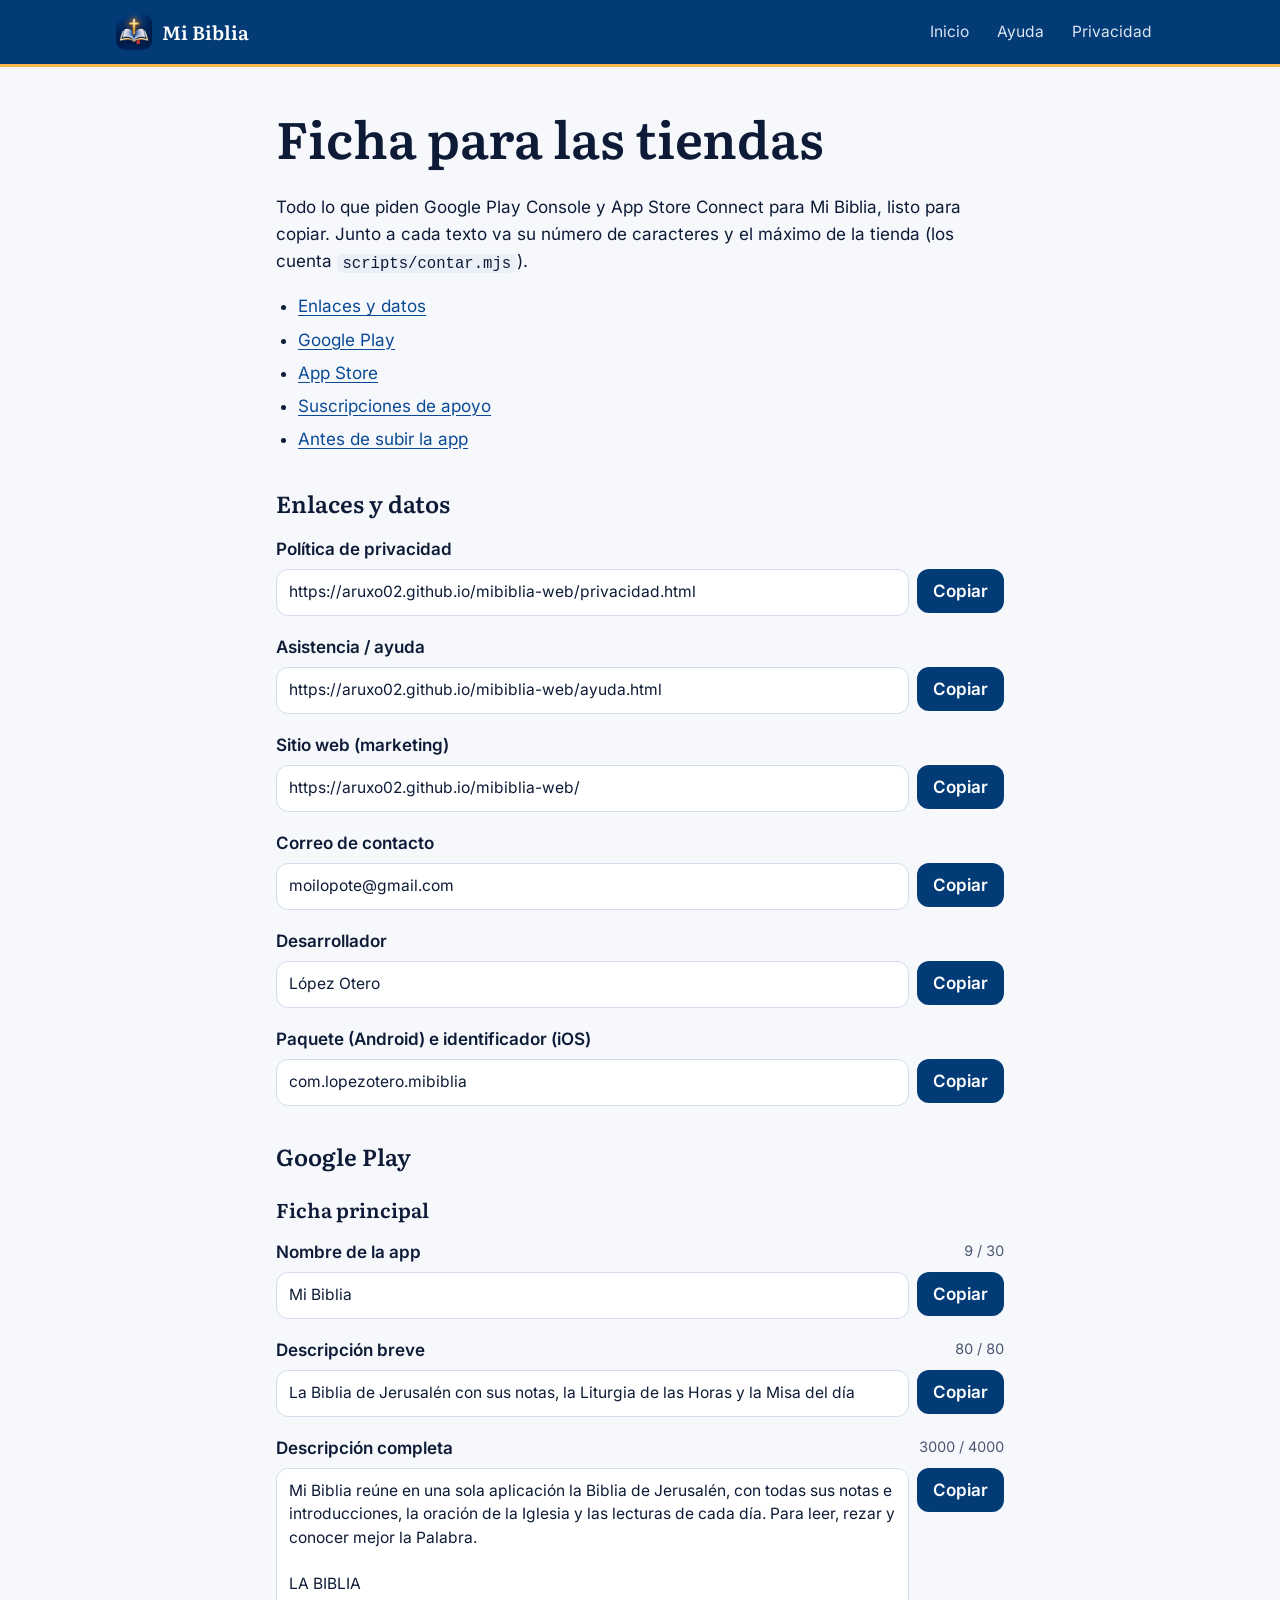
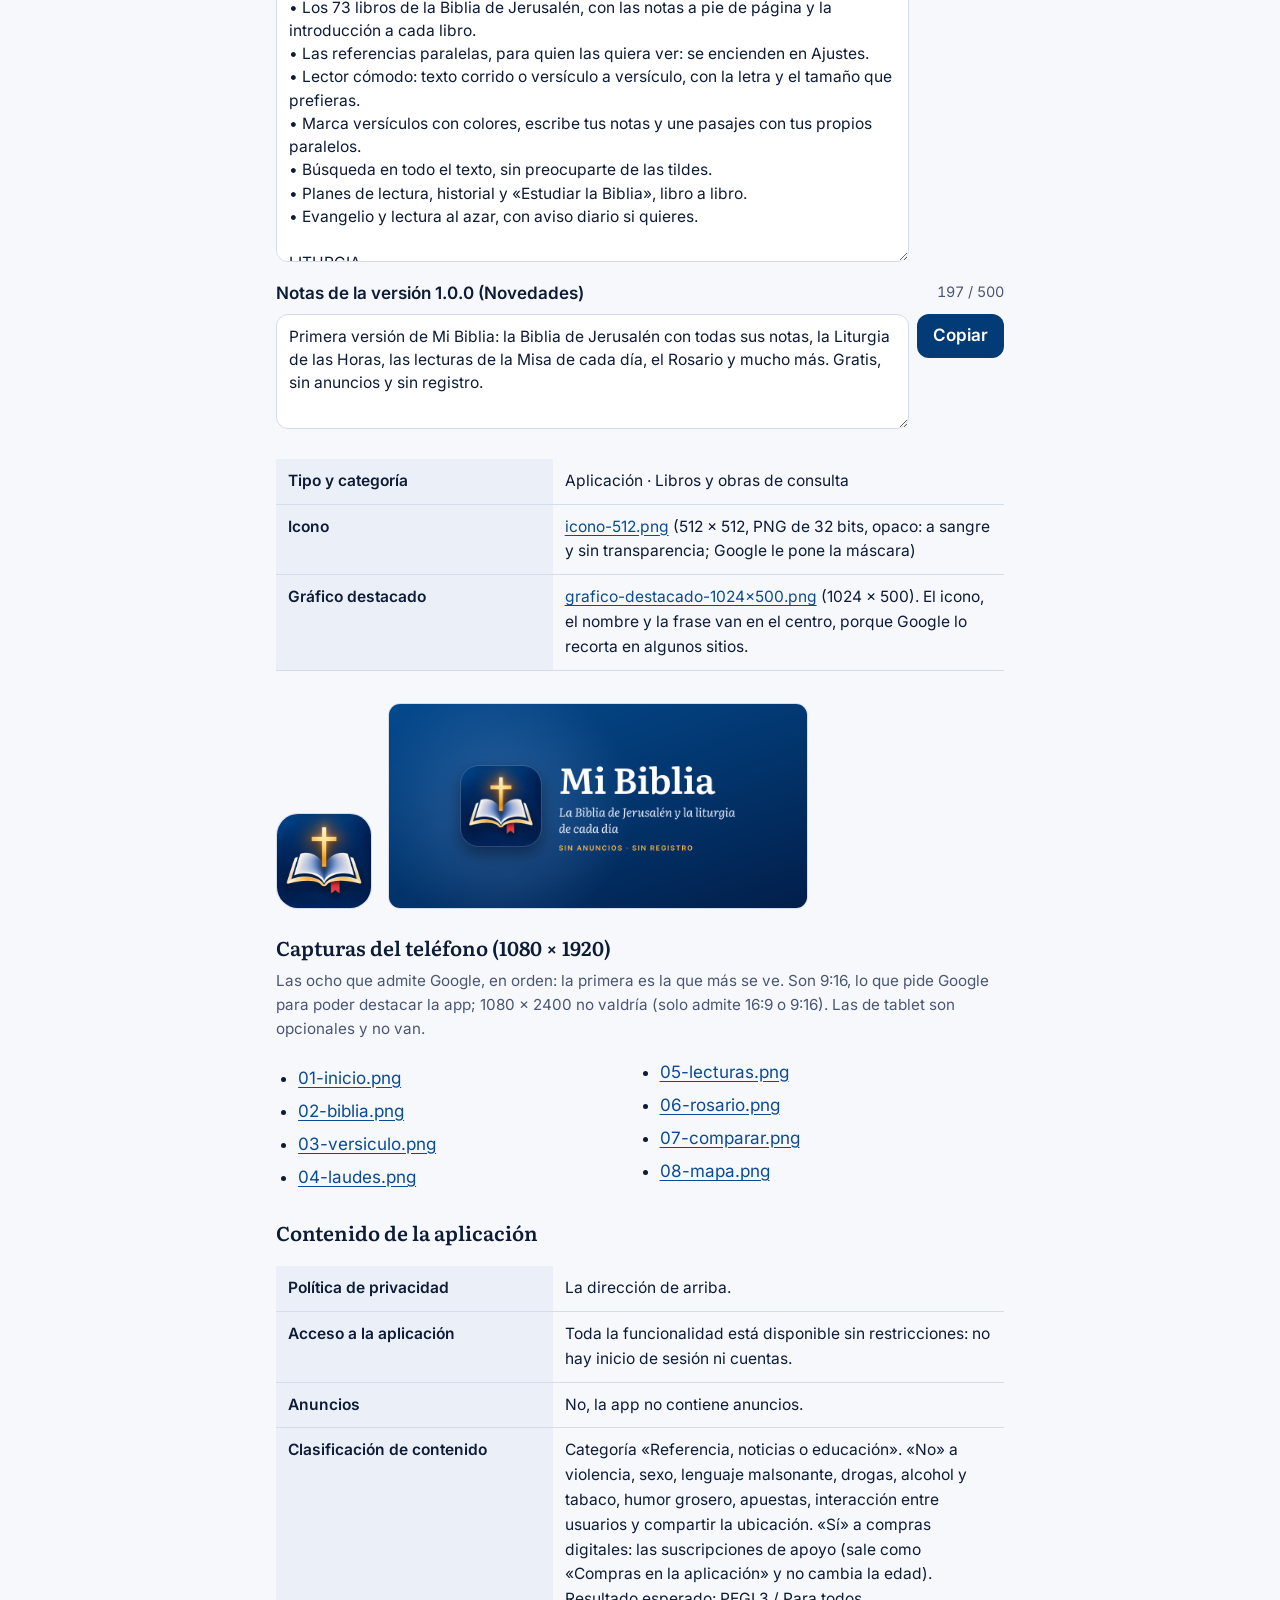
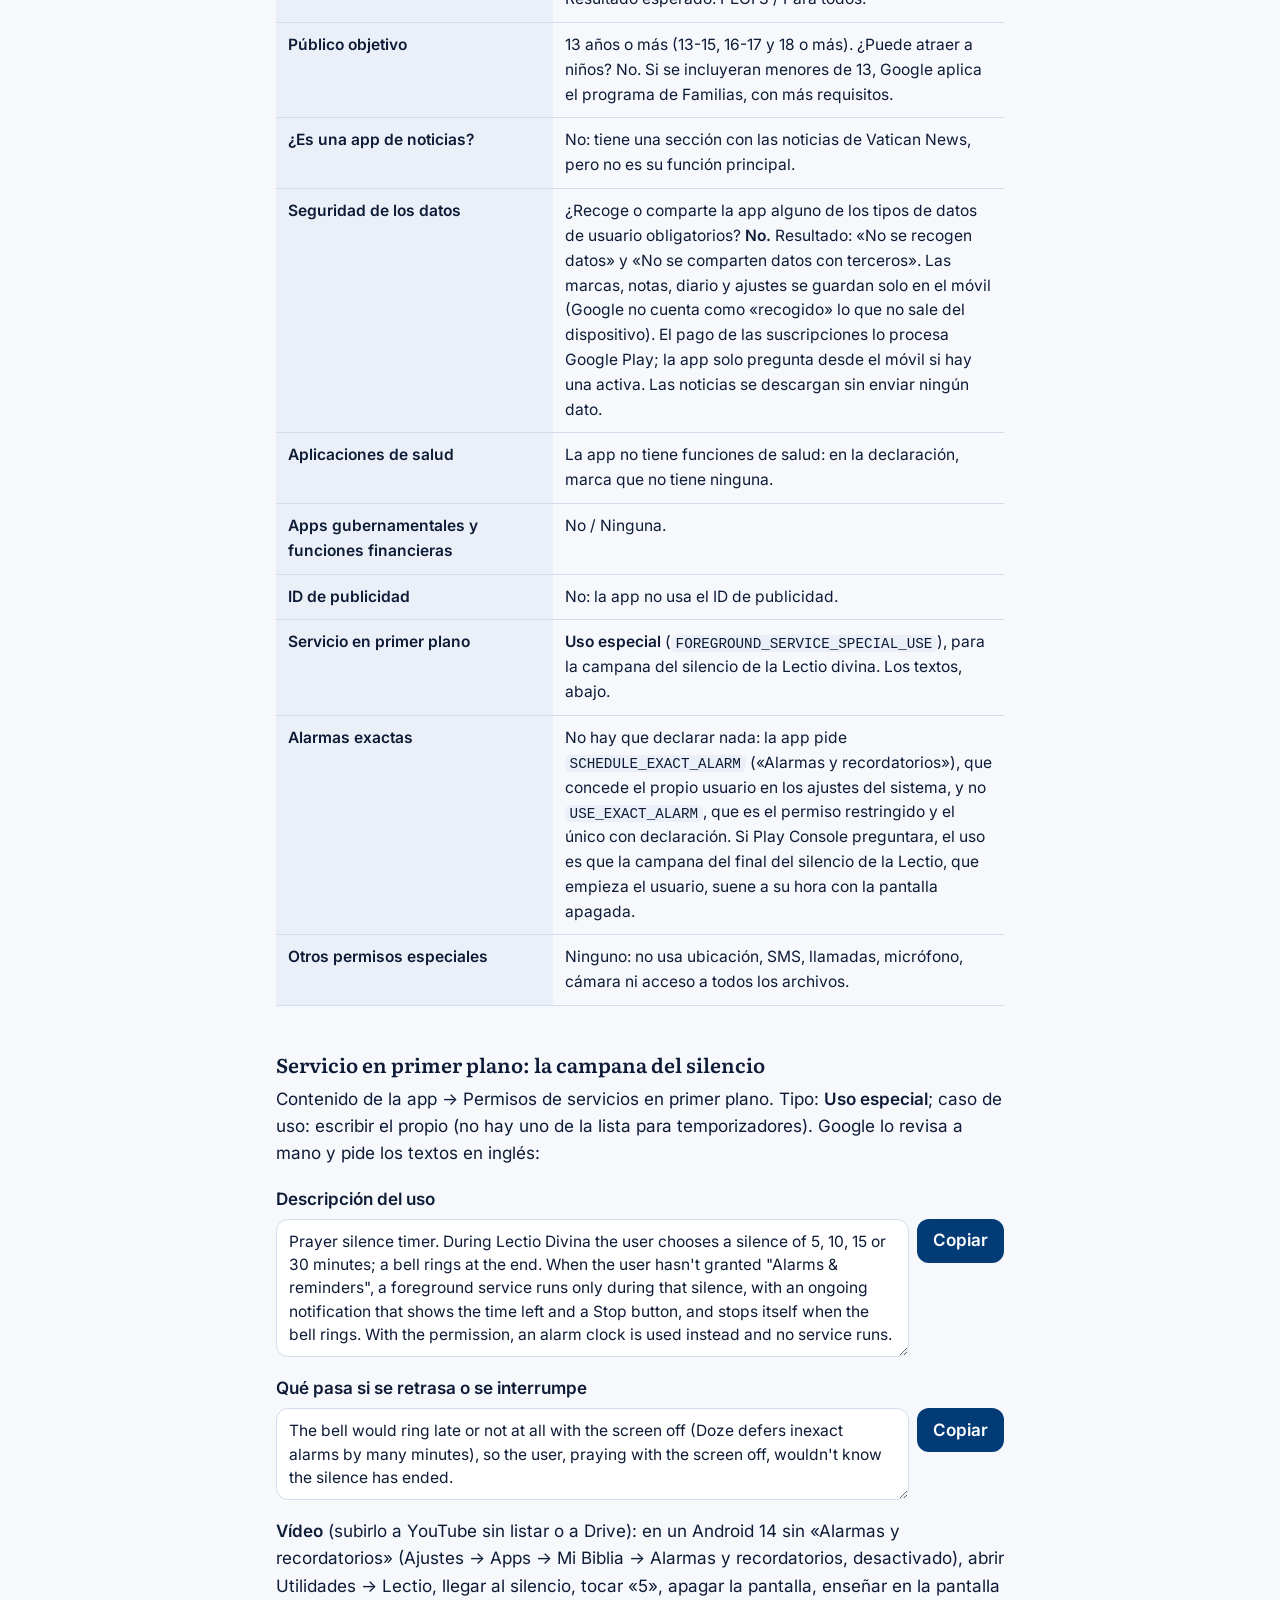
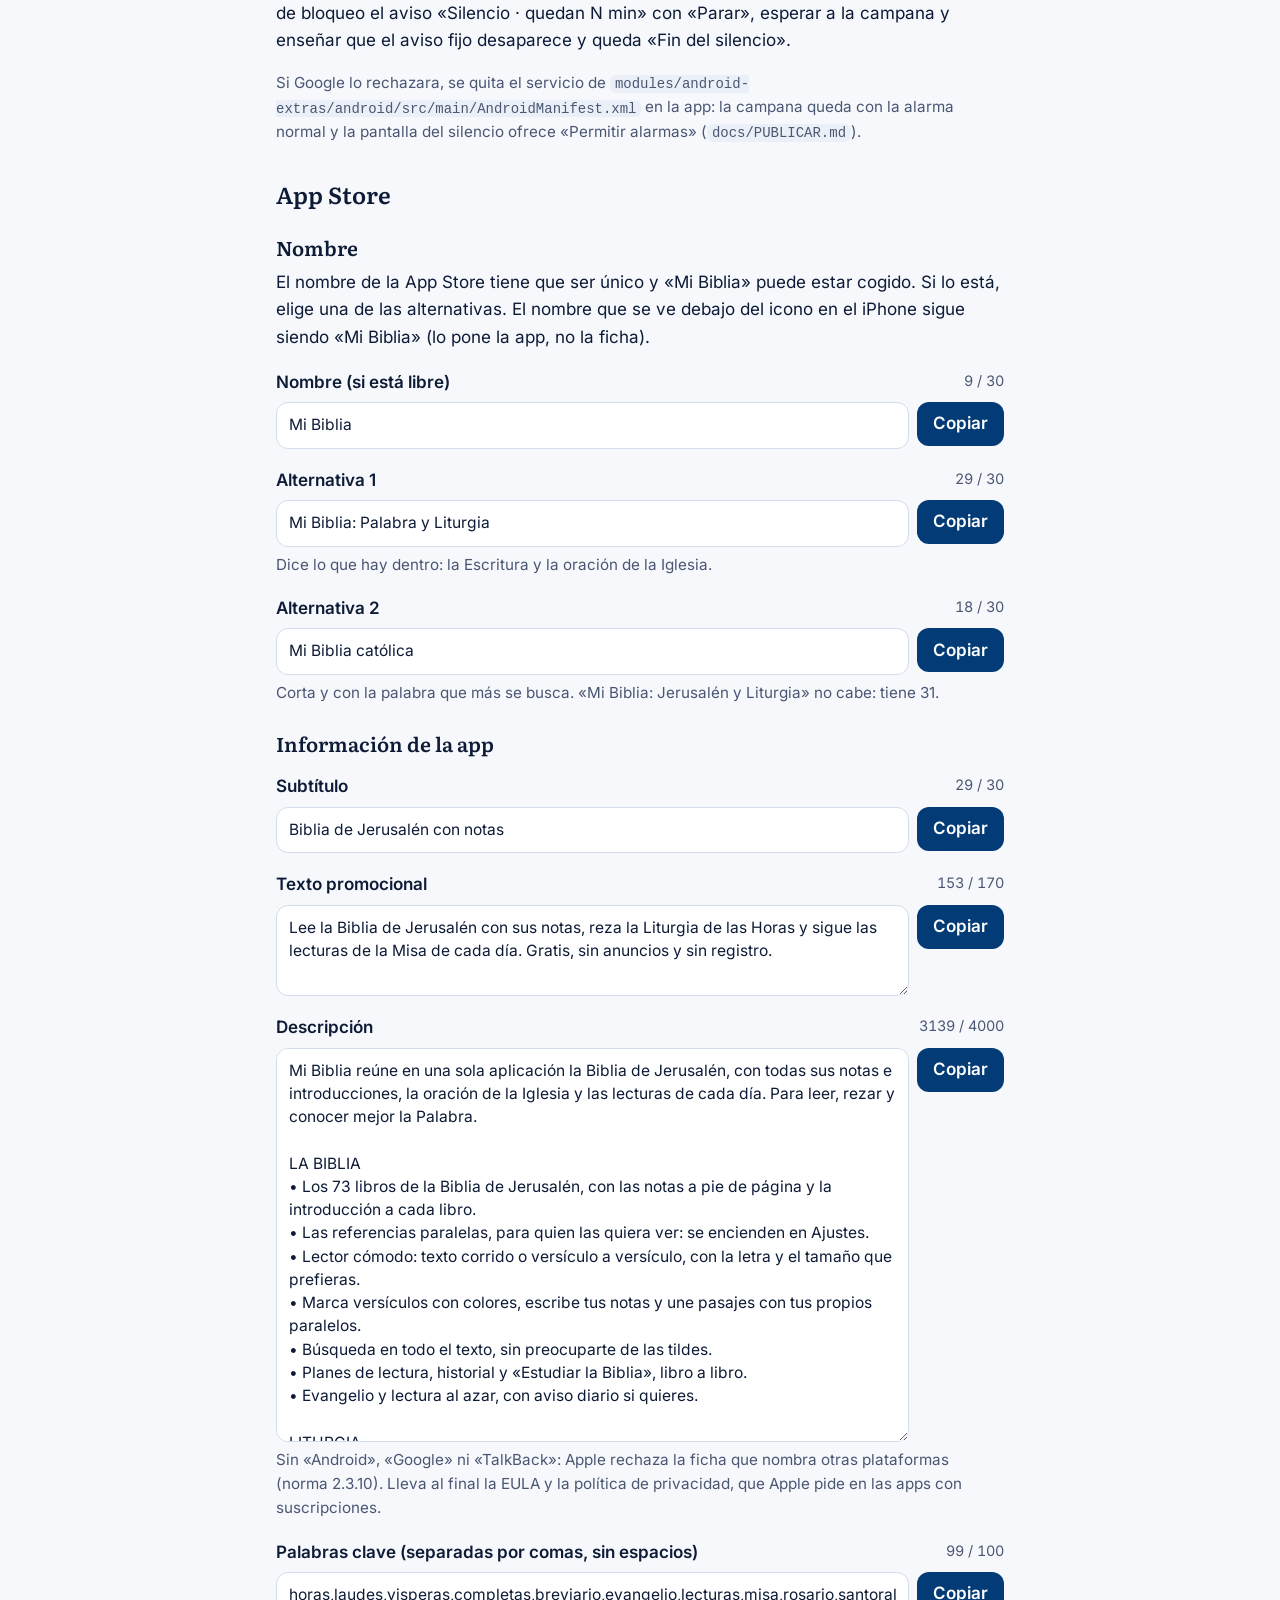
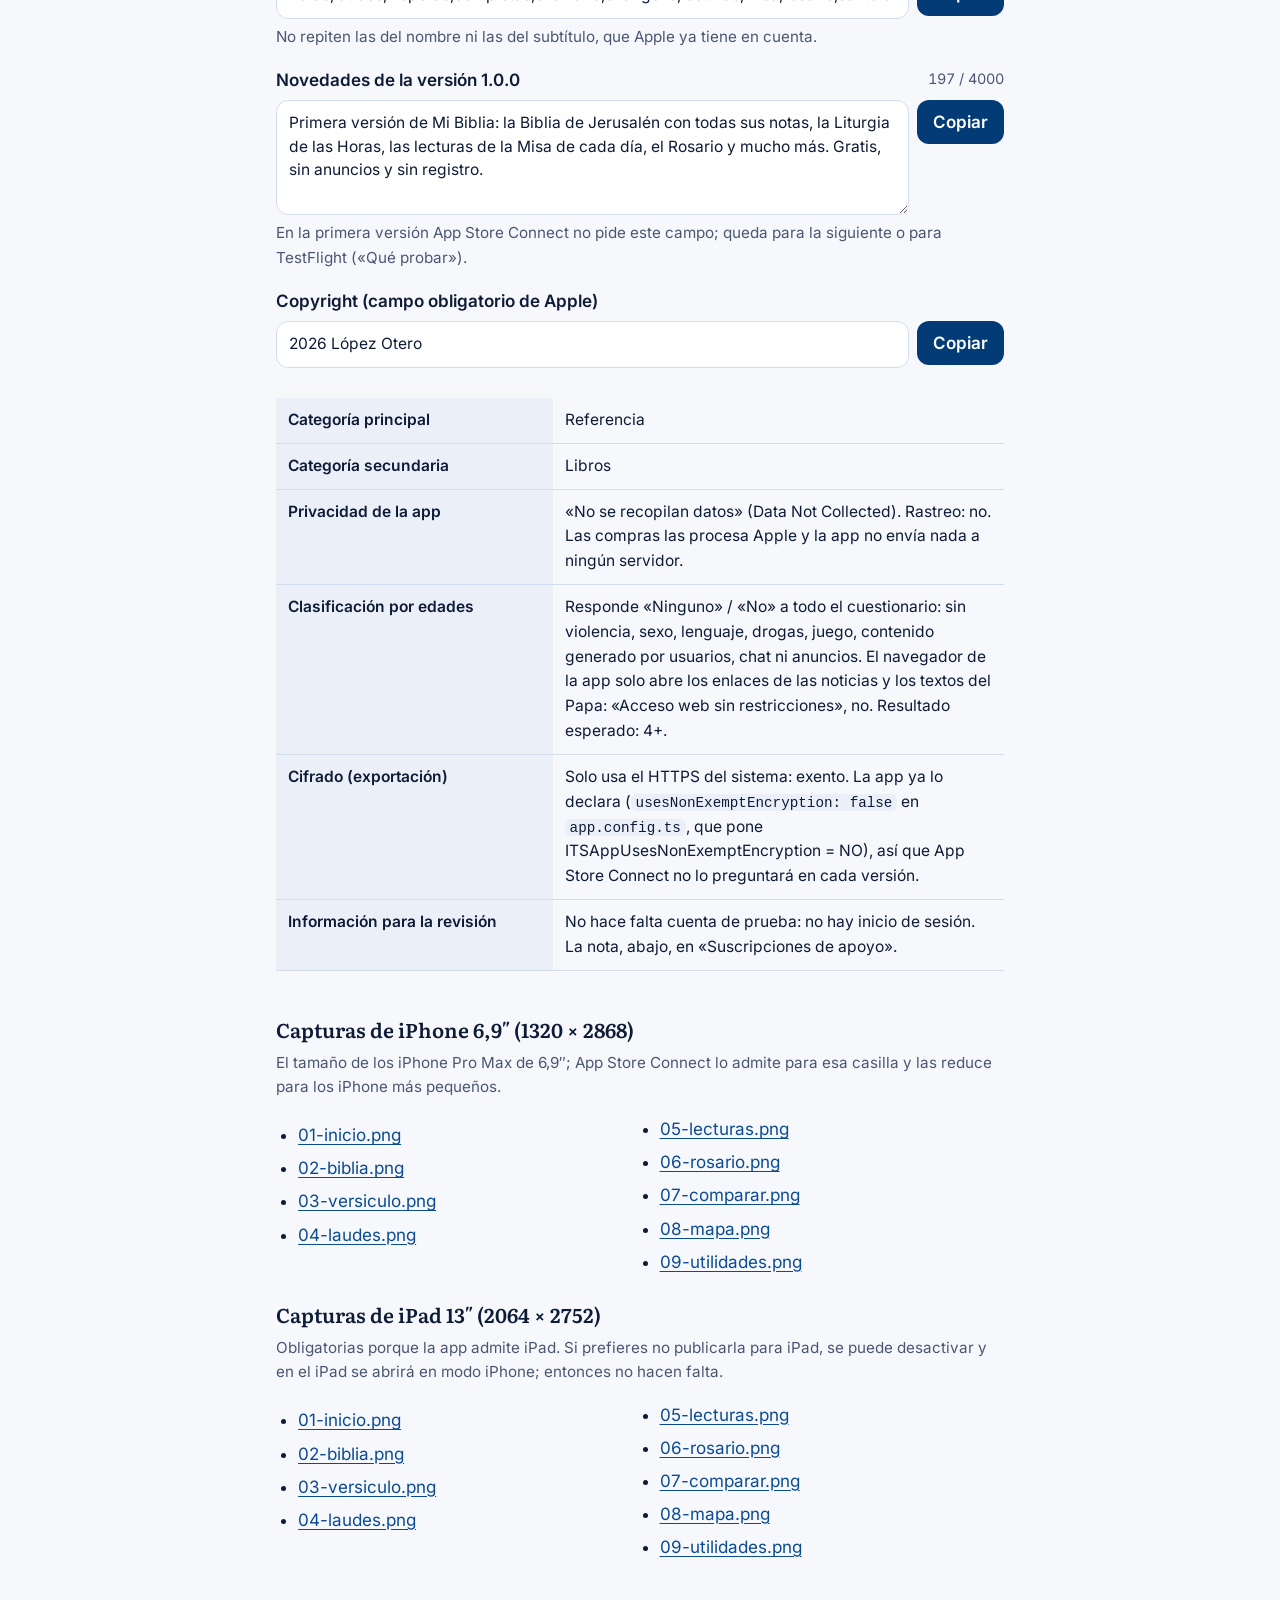
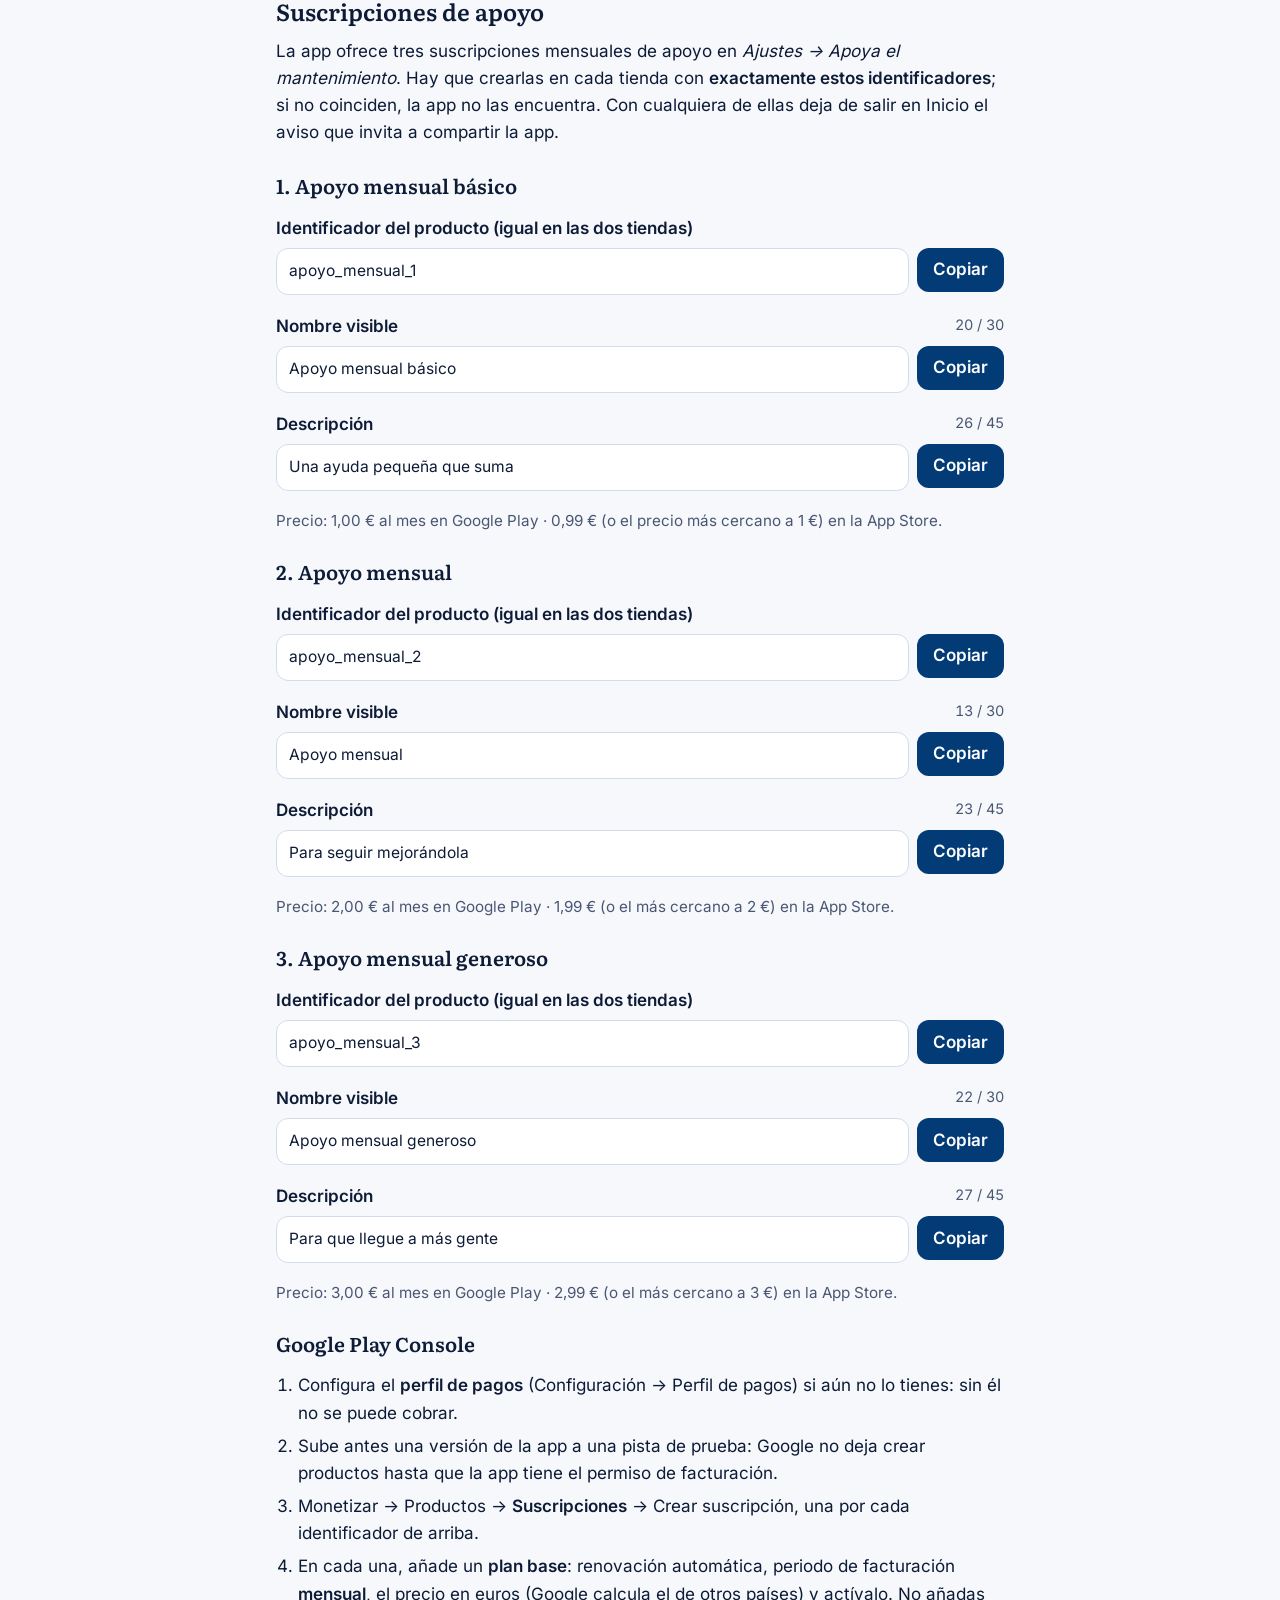
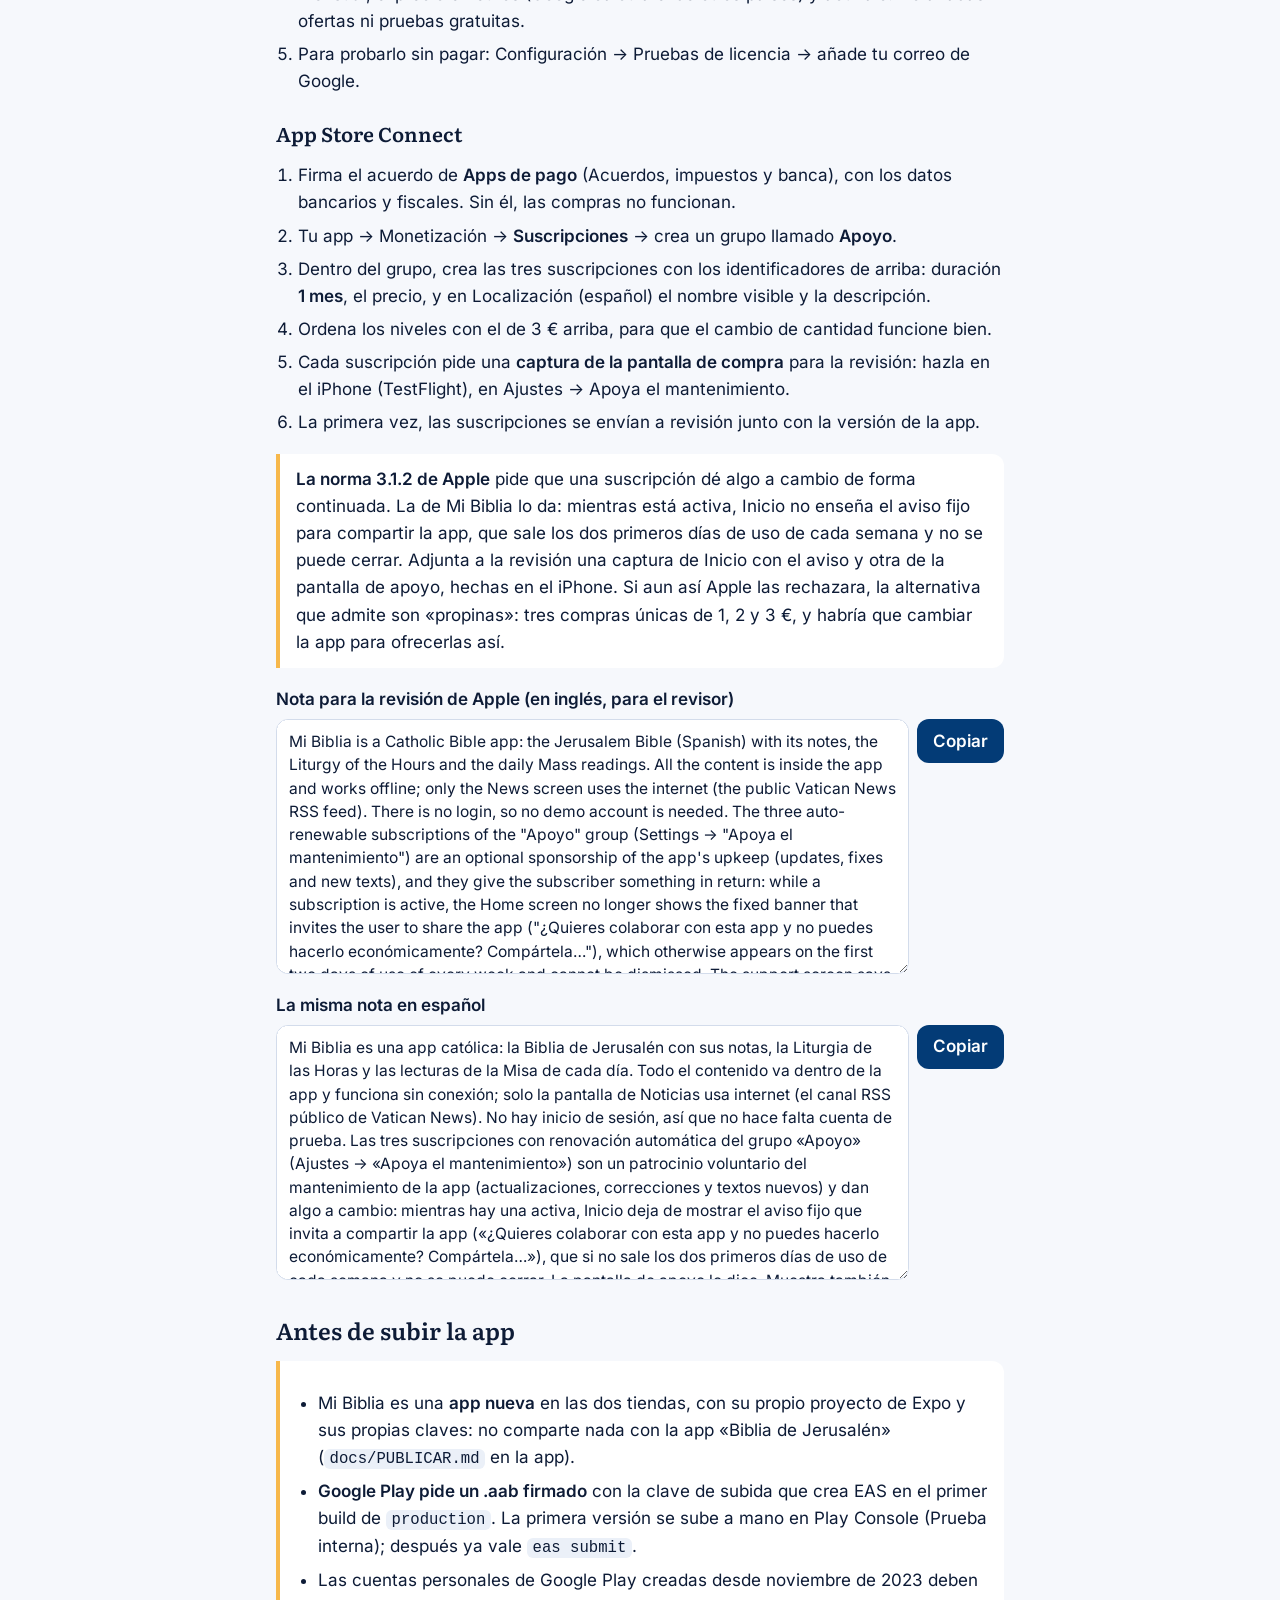
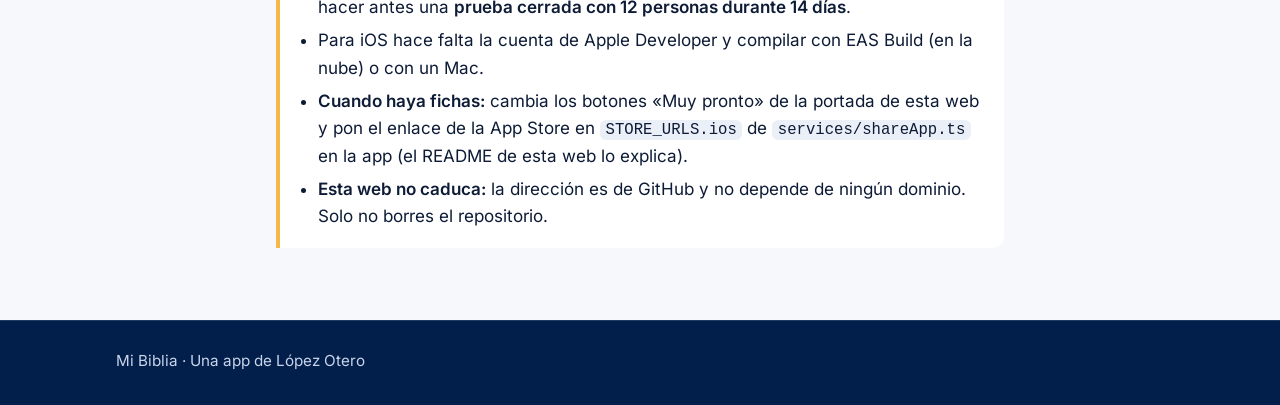
==== tienda/index.html @ e1e5c61d "Fichas de las tiendas: textos, cuestionarios, icono, gráfico y capturas - tienda/index.html: textos " ====
<!doctype html>
<html lang="es">
  <head>
    <meta charset="utf-8" />
    <meta name="viewport" content="width=device-width, initial-scale=1" />
    <title>Ficha para las tiendas — Mi Biblia</title>
    <meta name="robots" content="noindex" />
    <meta name="theme-color" content="#033B76" />
    <link rel="icon" href="../img/icono-32.png" sizes="32x32" type="image/png" />
    <link rel="stylesheet" href="../css/estilo.css" />
    <style>
      .campo { margin: 18px 0; }
      .campo label { font-weight: 600; }
      .cuenta { float: right; color: var(--muted); font-size: .9rem; font-variant-numeric: tabular-nums; }
      .fila-copiar { display: flex; gap: 8px; margin-top: 6px; align-items: flex-start; }
      .fila-copiar input, .fila-copiar textarea { flex: 1; min-width: 0; font: inherit; font-size: .97rem; color: var(--text);
        background: var(--surface); border: 1px solid var(--border); border-radius: 12px; padding: 10px 12px; }
      .fila-copiar textarea { resize: vertical; line-height: 1.5; }
      .copiar { min-height: 44px; padding: 0 16px; border-radius: 12px; border: 0; background: var(--accent);
        color: var(--on-accent); font: inherit; font-weight: 600; cursor: pointer; flex: 0 0 auto; }
      .campo .nota { margin: 6px 0 0; }
      .descargas { columns: 2 220px; padding-left: 1.2em; }
      .nota { color: var(--muted); font-size: .95rem; }
      .tabla th[scope=row] { width: 38%; font-weight: 600; background: var(--surface-alt); }
      .tabla code { overflow-wrap: anywhere; }
      @media (max-width: 560px) {
        /* en el móvil, cada fila en dos líneas: la pregunta encima y la respuesta debajo */
        .tabla th[scope=row], .tabla th[scope=row] + td { display: block; width: auto; }
        .tabla th[scope=row] { border-bottom: 0; padding-bottom: 6px; }
        .tabla th[scope=row] + td { padding-top: 8px; padding-bottom: 14px; }
      }
      .aviso { border-left: 4px solid var(--dorado); background: var(--surface); padding: 12px 16px; border-radius: 0 12px 12px 0; margin: 16px 0; }
      .aviso p:last-child, .aviso ul:last-child { margin-bottom: 0; }
      .vista { display: flex; flex-wrap: wrap; gap: 16px; align-items: flex-end; margin: 12px 0 4px; }
      .vista img { border-radius: 12px; border: 1px solid var(--border); }
      .vista .icono-vista { width: 96px; height: 96px; border-radius: 22px; }
      .vista .grafico-vista { width: min(100%, 420px); }
      #copiado { position: fixed; left: 50%; bottom: 20px; transform: translateX(-50%); background: var(--text); color: var(--bg);
        padding: 10px 18px; border-radius: 999px; opacity: 0; transition: opacity .2s; pointer-events: none; }
      #copiado.visible { opacity: 1; }
    </style>
  </head>
  <body>
    <a class="saltar" href="#contenido">Saltar al contenido</a>
    <header class="cabecera marino">
      <div class="contenedor">
        <a class="marca" href="../"><img src="../img/icono-192.png" alt="" width="36" height="36" />Mi Biblia</a>
        <nav class="menu" aria-label="Principal">
          <a href="../">Inicio</a><a href="../ayuda.html">Ayuda</a><a href="../privacidad.html">Privacidad</a>
        </nav>
      </div>
    </header>
    <main id="contenido" class="pagina">
      <div class="contenedor texto">
        <h1>Ficha para las tiendas</h1>
        <p>Todo lo que piden Google Play Console y App Store Connect para Mi Biblia, listo para copiar. Junto a cada texto va su número de caracteres y el máximo de la tienda (los cuenta <code>scripts/contar.mjs</code>).</p>
        <nav aria-label="En esta página"><ul>
          <li><a href="#enlaces">Enlaces y datos</a></li>
          <li><a href="#google">Google Play</a></li>
          <li><a href="#apple">App Store</a></li>
          <li><a href="#suscripciones">Suscripciones de apoyo</a></li>
          <li><a href="#antes">Antes de subir la app</a></li>
        </ul></nav>

        <h2 id="enlaces">Enlaces y datos</h2>
        <div class="campo">
          <label for="url-privacidad">Política de privacidad</label>
          <div class="fila-copiar"><input id="url-privacidad" type="text" readonly value="https://aruxo02.github.io/mibiblia-web/privacidad.html"><button type="button" class="copiar" data-para="url-privacidad">Copiar</button></div>
        </div>
        <div class="campo">
          <label for="url-ayuda">Asistencia / ayuda</label>
          <div class="fila-copiar"><input id="url-ayuda" type="text" readonly value="https://aruxo02.github.io/mibiblia-web/ayuda.html"><button type="button" class="copiar" data-para="url-ayuda">Copiar</button></div>
        </div>
        <div class="campo">
          <label for="url-web">Sitio web (marketing)</label>
          <div class="fila-copiar"><input id="url-web" type="text" readonly value="https://aruxo02.github.io/mibiblia-web/"><button type="button" class="copiar" data-para="url-web">Copiar</button></div>
        </div>
        <div class="campo">
          <label for="correo">Correo de contacto</label>
          <div class="fila-copiar"><input id="correo" type="text" readonly value="moilopote@gmail.com"><button type="button" class="copiar" data-para="correo">Copiar</button></div>
        </div>
        <div class="campo">
          <label for="desarrollador">Desarrollador</label>
          <div class="fila-copiar"><input id="desarrollador" type="text" readonly value="López Otero"><button type="button" class="copiar" data-para="desarrollador">Copiar</button></div>
        </div>
        <div class="campo">
          <label for="paquete">Paquete (Android) e identificador (iOS)</label>
          <div class="fila-copiar"><input id="paquete" type="text" readonly value="com.lopezotero.mibiblia"><button type="button" class="copiar" data-para="paquete">Copiar</button></div>
        </div>

        <h2 id="google">Google Play</h2>
        <h3>Ficha principal</h3>
        <div class="campo" data-limite="30">
          <label for="gp-nombre">Nombre de la app</label><span class="cuenta">9 / 30</span>
          <div class="fila-copiar"><input id="gp-nombre" type="text" readonly value="Mi Biblia"><button type="button" class="copiar" data-para="gp-nombre">Copiar</button></div>
        </div>
        <div class="campo" data-limite="80">
          <label for="gp-breve">Descripción breve</label><span class="cuenta">80 / 80</span>
          <div class="fila-copiar"><input id="gp-breve" type="text" readonly value="La Biblia de Jerusalén con sus notas, la Liturgia de las Horas y la Misa del día"><button type="button" class="copiar" data-para="gp-breve">Copiar</button></div>
        </div>
        <div class="campo" data-limite="4000">
          <label for="gp-larga">Descripción completa</label><span class="cuenta">3000 / 4000</span>
          <div class="fila-copiar"><textarea id="gp-larga" readonly rows="16">Mi Biblia reúne en una sola aplicación la Biblia de Jerusalén, con todas sus notas e introducciones, la oración de la Iglesia y las lecturas de cada día. Para leer, rezar y conocer mejor la Palabra.

LA BIBLIA
• Los 73 libros de la Biblia de Jerusalén, con las notas a pie de página y la introducción a cada libro.
• Las referencias paralelas, para quien las quiera ver: se encienden en Ajustes.
• Lector cómodo: texto corrido o versículo a versículo, con la letra y el tamaño que prefieras.
• Marca versículos con colores, escribe tus notas y une pasajes con tus propios paralelos.
• Búsqueda en todo el texto, sin preocuparte de las tildes.
• Planes de lectura, historial y «Estudiar la Biblia», libro a libro.
• Evangelio y lectura al azar, con aviso diario si quieres.

LITURGIA
• Liturgia de las Horas completa: Oficio de lectura, Laudes, Hora intermedia, Vísperas y Completas, según el calendario de tu país.
• Lecturas de la Misa de cada día, con el salmo y el Evangelio.
• Si quieres, el latín junto al español en los salmos, los cánticos y las oraciones fijas.
• Calendario litúrgico, año litúrgico, santoral y santos patronos.
• Vigilias de Pascua, Pentecostés y Navidad, por partes.
• Preparar Eucaristía: las lecturas del día, quién las lee y una nota.
• ¿Cuándo se lee en Misa? Escribe una cita y mira los próximos días en que se proclama.

ORACIÓN
• Santo Rosario guiado, con los misterios del día.
• Devocionario por categorías, Vía Crucis, novenas, Ángelus / Regina Coeli y examen de conciencia.
• Lectio divina con el Evangelio del día, paso a paso, con una campana para el silencio.
• Oración por los difuntos, con aviso en su aniversario.
• Recuerda el santo: apunta nombres y la app te avisa el día de su santo.
• Una oración para cada día.

ESTUDIO
• Escrutar la Palabra: recorre la Escritura de cita en cita y guarda tu registro.
• Vocabulario de Teología Bíblica.
• Compara evangelios: la misma escena en dos evangelios a la vez, en pantalla dividida, y la sinopsis de los evangelios en columnas.
• Mapas, cronología, árbol de dinastías, calendario judío y pesos y medidas.
• Personajes de la Biblia y el juego «¿Quién es quién?».
• Diario espiritual con tus resonancias.

Y ADEMÁS
• Escucha la Biblia y la liturgia en voz alta.
• Widget con el versículo del día.
• Noticias de Vatican News.
• Pantalla de inicio a tu gusto y siete estilos de color, con modo oscuro.

PARA TODOS
• Pensada para TalkBack: con el lector de pantalla, la Biblia se lee versículo a versículo, con acciones para marcar, ver las notas o escuchar.
• Alto contraste, letra grande, una letra para dislexia y opción de quitar las animaciones.

TUYA
• Gratis, sin anuncios, sin registro y sin recoger ningún dato. Todo se guarda en tu móvil.
• Si te ayuda, puedes apoyar su mantenimiento con una suscripción opcional de 1, 2 o 3 € al mes. Quien apoya deja de ver el aviso que invita a compartir la app; todo lo demás es igual para todos.
• Funciona sin conexión; internet solo hace falta para las noticias.</textarea><button type="button" class="copiar" data-para="gp-larga">Copiar</button></div>
        </div>
        <div class="campo" data-limite="500">
          <label for="gp-novedades">Notas de la versión 1.0.0 (Novedades)</label><span class="cuenta">197 / 500</span>
          <div class="fila-copiar"><textarea id="gp-novedades" readonly rows="4">Primera versión de Mi Biblia: la Biblia de Jerusalén con todas sus notas, la Liturgia de las Horas, las lecturas de la Misa de cada día, el Rosario y mucho más. Gratis, sin anuncios y sin registro.</textarea><button type="button" class="copiar" data-para="gp-novedades">Copiar</button></div>
        </div>
        <div class="envoltura-tabla" tabindex="0" role="region" aria-label="Google Play: categoría e imágenes"><table class="tabla"><tbody><tr><th scope="row">Tipo y categoría</th><td>Aplicación · Libros y obras de consulta</td></tr><tr><th scope="row">Icono</th><td><a href="google-play/icono-512.png" download>icono-512.png</a> (512 × 512, PNG de 32 bits, opaco: a sangre y sin transparencia; Google le pone la máscara)</td></tr><tr><th scope="row">Gráfico destacado</th><td><a href="google-play/grafico-destacado-1024x500.png" download>grafico-destacado-1024x500.png</a> (1024 × 500). El icono, el nombre y la frase van en el centro, porque Google lo recorta en algunos sitios.</td></tr></tbody></table></div>
        <div class="vista">
          <img class="icono-vista" src="google-play/icono-512.png" width="96" height="96" alt="Icono de Mi Biblia: una Biblia abierta con cantos dorados, una cruz dorada luminosa y la cinta roja, sobre azul marino." loading="lazy" />
          <img class="grafico-vista" src="google-play/grafico-destacado-1024x500.png" width="1024" height="500" alt="Gráfico destacado: el icono, «Mi Biblia», «La Biblia de Jerusalén y la liturgia de cada día» y «Sin anuncios · Sin registro», sobre azul marino." loading="lazy" />
        </div>
        <h3>Capturas del teléfono (1080 × 1920)</h3><p class="nota">Las ocho que admite Google, en orden: la primera es la que más se ve. Son 9:16, lo que pide Google para poder destacar la app; 1080 × 2400 no valdría (solo admite 16:9 o 9:16). Las de tablet son opcionales y no van.</p><ul class="descargas"><li><a href="google-play/capturas/01-inicio.png" download>01-inicio.png</a></li><li><a href="google-play/capturas/02-biblia.png" download>02-biblia.png</a></li><li><a href="google-play/capturas/03-versiculo.png" download>03-versiculo.png</a></li><li><a href="google-play/capturas/04-laudes.png" download>04-laudes.png</a></li><li><a href="google-play/capturas/05-lecturas.png" download>05-lecturas.png</a></li><li><a href="google-play/capturas/06-rosario.png" download>06-rosario.png</a></li><li><a href="google-play/capturas/07-comparar.png" download>07-comparar.png</a></li><li><a href="google-play/capturas/08-mapa.png" download>08-mapa.png</a></li></ul>

        <h3>Contenido de la aplicación</h3>
        <div class="envoltura-tabla" tabindex="0" role="region" aria-label="Google Play: contenido de la aplicación"><table class="tabla"><tbody><tr><th scope="row">Política de privacidad</th><td>La dirección de arriba.</td></tr><tr><th scope="row">Acceso a la aplicación</th><td>Toda la funcionalidad está disponible sin restricciones: no hay inicio de sesión ni cuentas.</td></tr><tr><th scope="row">Anuncios</th><td>No, la app no contiene anuncios.</td></tr><tr><th scope="row">Clasificación de contenido</th><td>Categoría «Referencia, noticias o educación». «No» a violencia, sexo, lenguaje malsonante, drogas, alcohol y tabaco, humor grosero, apuestas, interacción entre usuarios y compartir la ubicación. «Sí» a compras digitales: las suscripciones de apoyo (sale como «Compras en la aplicación» y no cambia la edad). Resultado esperado: PEGI 3 / Para todos.</td></tr><tr><th scope="row">Público objetivo</th><td>13 años o más (13-15, 16-17 y 18 o más). ¿Puede atraer a niños? No. Si se incluyeran menores de 13, Google aplica el programa de Familias, con más requisitos.</td></tr><tr><th scope="row">¿Es una app de noticias?</th><td>No: tiene una sección con las noticias de Vatican News, pero no es su función principal.</td></tr><tr><th scope="row">Seguridad de los datos</th><td>¿Recoge o comparte la app alguno de los tipos de datos de usuario obligatorios? <strong>No.</strong> Resultado: «No se recogen datos» y «No se comparten datos con terceros». Las marcas, notas, diario y ajustes se guardan solo en el móvil (Google no cuenta como «recogido» lo que no sale del dispositivo). El pago de las suscripciones lo procesa Google Play; la app solo pregunta desde el móvil si hay una activa. Las noticias se descargan sin enviar ningún dato.</td></tr><tr><th scope="row">Aplicaciones de salud</th><td>La app no tiene funciones de salud: en la declaración, marca que no tiene ninguna.</td></tr><tr><th scope="row">Apps gubernamentales y funciones financieras</th><td>No / Ninguna.</td></tr><tr><th scope="row">ID de publicidad</th><td>No: la app no usa el ID de publicidad.</td></tr><tr><th scope="row">Servicio en primer plano</th><td><strong>Uso especial</strong> (<code>FOREGROUND_SERVICE_SPECIAL_USE</code>), para la campana del silencio de la Lectio divina. Los textos, abajo.</td></tr><tr><th scope="row">Alarmas exactas</th><td>No hay que declarar nada: la app pide <code>SCHEDULE_EXACT_ALARM</code> («Alarmas y recordatorios»), que concede el propio usuario en los ajustes del sistema, y no <code>USE_EXACT_ALARM</code>, que es el permiso restringido y el único con declaración. Si Play Console preguntara, el uso es que la campana del final del silencio de la Lectio, que empieza el usuario, suene a su hora con la pantalla apagada.</td></tr><tr><th scope="row">Otros permisos especiales</th><td>Ninguno: no usa ubicación, SMS, llamadas, micrófono, cámara ni acceso a todos los archivos.</td></tr></tbody></table></div>

        <h3 id="servicio">Servicio en primer plano: la campana del silencio</h3>
        <p>Contenido de la app → Permisos de servicios en primer plano. Tipo: <strong>Uso especial</strong>; caso de uso: escribir el propio (no hay uno de la lista para temporizadores). Google lo revisa a mano y pide los textos en inglés:</p>
        <div class="campo">
          <label for="fgs-desc">Descripción del uso</label>
          <div class="fila-copiar"><textarea id="fgs-desc" readonly rows="5">Prayer silence timer. During Lectio Divina the user chooses a silence of 5, 10, 15 or 30 minutes; a bell rings at the end. When the user hasn't granted "Alarms &amp; reminders", a foreground service runs only during that silence, with an ongoing notification that shows the time left and a Stop button, and stops itself when the bell rings. With the permission, an alarm clock is used instead and no service runs.</textarea><button type="button" class="copiar" data-para="fgs-desc">Copiar</button></div>
        </div>
        <div class="campo">
          <label for="fgs-impacto">Qué pasa si se retrasa o se interrumpe</label>
          <div class="fila-copiar"><textarea id="fgs-impacto" readonly rows="3">The bell would ring late or not at all with the screen off (Doze defers inexact alarms by many minutes), so the user, praying with the screen off, wouldn't know the silence has ended.</textarea><button type="button" class="copiar" data-para="fgs-impacto">Copiar</button></div>
        </div>
        <p><strong>Vídeo</strong> (subirlo a YouTube sin listar o a Drive): en un Android 14 sin «Alarmas y recordatorios» (Ajustes → Apps → Mi Biblia → Alarmas y recordatorios, desactivado), abrir Utilidades → Lectio, llegar al silencio, tocar «5», apagar la pantalla, enseñar en la pantalla de bloqueo el aviso «Silencio · quedan N min» con «Parar», esperar a la campana y enseñar que el aviso fijo desaparece y queda «Fin del silencio».</p>
        <p class="nota">Si Google lo rechazara, se quita el servicio de <code>modules/android-extras/android/src/main/AndroidManifest.xml</code> en la app: la campana queda con la alarma normal y la pantalla del silencio ofrece «Permitir alarmas» (<code>docs/PUBLICAR.md</code>).</p>

        <h2 id="apple">App Store</h2>
        <h3>Nombre</h3>
        <p>El nombre de la App Store tiene que ser único y «Mi Biblia» puede estar cogido. Si lo está, elige una de las alternativas. El nombre que se ve debajo del icono en el iPhone sigue siendo «Mi Biblia» (lo pone la app, no la ficha).</p>
        <div class="campo" data-limite="30">
          <label for="as-nombre">Nombre (si está libre)</label><span class="cuenta">9 / 30</span>
          <div class="fila-copiar"><input id="as-nombre" type="text" readonly value="Mi Biblia"><button type="button" class="copiar" data-para="as-nombre">Copiar</button></div>
        </div>
        <div class="campo" data-limite="30">
          <label for="as-nombre-1">Alternativa 1</label><span class="cuenta">29 / 30</span>
          <div class="fila-copiar"><input id="as-nombre-1" type="text" readonly value="Mi Biblia: Palabra y Liturgia"><button type="button" class="copiar" data-para="as-nombre-1">Copiar</button></div>
          <p class="nota">Dice lo que hay dentro: la Escritura y la oración de la Iglesia.</p>
        </div>
        <div class="campo" data-limite="30">
          <label for="as-nombre-2">Alternativa 2</label><span class="cuenta">18 / 30</span>
          <div class="fila-copiar"><input id="as-nombre-2" type="text" readonly value="Mi Biblia católica"><button type="button" class="copiar" data-para="as-nombre-2">Copiar</button></div>
          <p class="nota">Corta y con la palabra que más se busca. «Mi Biblia: Jerusalén y Liturgia» no cabe: tiene 31.</p>
        </div>
        <h3>Información de la app</h3>
        <div class="campo" data-limite="30">
          <label for="as-subtitulo">Subtítulo</label><span class="cuenta">29 / 30</span>
          <div class="fila-copiar"><input id="as-subtitulo" type="text" readonly value="Biblia de Jerusalén con notas"><button type="button" class="copiar" data-para="as-subtitulo">Copiar</button></div>
        </div>
        <div class="campo" data-limite="170">
          <label for="as-promo">Texto promocional</label><span class="cuenta">153 / 170</span>
          <div class="fila-copiar"><textarea id="as-promo" readonly rows="3">Lee la Biblia de Jerusalén con sus notas, reza la Liturgia de las Horas y sigue las lecturas de la Misa de cada día. Gratis, sin anuncios y sin registro.</textarea><button type="button" class="copiar" data-para="as-promo">Copiar</button></div>
        </div>
        <div class="campo" data-limite="4000">
          <label for="as-desc">Descripción</label><span class="cuenta">3139 / 4000</span>
          <div class="fila-copiar"><textarea id="as-desc" readonly rows="16">Mi Biblia reúne en una sola aplicación la Biblia de Jerusalén, con todas sus notas e introducciones, la oración de la Iglesia y las lecturas de cada día. Para leer, rezar y conocer mejor la Palabra.

LA BIBLIA
• Los 73 libros de la Biblia de Jerusalén, con las notas a pie de página y la introducción a cada libro.
• Las referencias paralelas, para quien las quiera ver: se encienden en Ajustes.
• Lector cómodo: texto corrido o versículo a versículo, con la letra y el tamaño que prefieras.
• Marca versículos con colores, escribe tus notas y une pasajes con tus propios paralelos.
• Búsqueda en todo el texto, sin preocuparte de las tildes.
• Planes de lectura, historial y «Estudiar la Biblia», libro a libro.
• Evangelio y lectura al azar, con aviso diario si quieres.

LITURGIA
• Liturgia de las Horas completa: Oficio de lectura, Laudes, Hora intermedia, Vísperas y Completas, según el calendario de tu país.
• Lecturas de la Misa de cada día, con el salmo y el Evangelio.
• Si quieres, el latín junto al español en los salmos, los cánticos y las oraciones fijas.
• Calendario litúrgico, año litúrgico, santoral y santos patronos.
• Vigilias de Pascua, Pentecostés y Navidad, por partes.
• Preparar Eucaristía: las lecturas del día, quién las lee y una nota.
• ¿Cuándo se lee en Misa? Escribe una cita y mira los próximos días en que se proclama.

ORACIÓN
• Santo Rosario guiado, con los misterios del día.
• Devocionario por categorías, Vía Crucis, novenas, Ángelus / Regina Coeli y examen de conciencia.
• Lectio divina con el Evangelio del día, paso a paso, con una campana para el silencio.
• Oración por los difuntos, con aviso en su aniversario.
• Recuerda el santo: apunta nombres y la app te avisa el día de su santo.
• Una oración para cada día.

ESTUDIO
• Escrutar la Palabra: recorre la Escritura de cita en cita y guarda tu registro.
• Vocabulario de Teología Bíblica.
• Compara evangelios: la misma escena en dos evangelios a la vez, en pantalla dividida, y la sinopsis de los evangelios en columnas.
• Mapas, cronología, árbol de dinastías, calendario judío y pesos y medidas.
• Personajes de la Biblia y el juego «¿Quién es quién?».
• Diario espiritual con tus resonancias.

Y ADEMÁS
• Escucha la Biblia y la liturgia en voz alta.
• Noticias de Vatican News.
• Pantalla de inicio a tu gusto y siete estilos de color, con modo oscuro.

PARA TODOS
• Pensada para VoiceOver: con el lector de pantalla, la Biblia se lee versículo a versículo, con acciones para marcar, ver las notas o escuchar.
• Alto contraste, letra grande, una letra para dislexia y opción de quitar las animaciones.

TUYA
• Gratis, sin anuncios, sin registro y sin recoger ningún dato. Todo se guarda en tu móvil.
• Si te ayuda, puedes apoyar su mantenimiento con una suscripción opcional de 1, 2 o 3 € al mes. Quien apoya deja de ver el aviso que invita a compartir la app; todo lo demás es igual para todos.
• Funciona sin conexión; internet solo hace falta para las noticias.

Condiciones de uso (EULA): https://www.apple.com/legal/internet-services/itunes/dev/stdeula/
Política de privacidad: https://aruxo02.github.io/mibiblia-web/privacidad.html</textarea><button type="button" class="copiar" data-para="as-desc">Copiar</button></div>
          <p class="nota">Sin «Android», «Google» ni «TalkBack»: Apple rechaza la ficha que nombra otras plataformas (norma 2.3.10). Lleva al final la EULA y la política de privacidad, que Apple pide en las apps con suscripciones.</p>
        </div>
        <div class="campo" data-limite="100">
          <label for="as-claves">Palabras clave (separadas por comas, sin espacios)</label><span class="cuenta">99 / 100</span>
          <div class="fila-copiar"><input id="as-claves" type="text" readonly value="horas,laudes,visperas,completas,breviario,evangelio,lecturas,misa,rosario,santoral,oracion,catolica"><button type="button" class="copiar" data-para="as-claves">Copiar</button></div>
          <p class="nota">No repiten las del nombre ni las del subtítulo, que Apple ya tiene en cuenta.</p>
        </div>
        <div class="campo" data-limite="4000">
          <label for="as-novedades">Novedades de la versión 1.0.0</label><span class="cuenta">197 / 4000</span>
          <div class="fila-copiar"><textarea id="as-novedades" readonly rows="4">Primera versión de Mi Biblia: la Biblia de Jerusalén con todas sus notas, la Liturgia de las Horas, las lecturas de la Misa de cada día, el Rosario y mucho más. Gratis, sin anuncios y sin registro.</textarea><button type="button" class="copiar" data-para="as-novedades">Copiar</button></div>
          <p class="nota">En la primera versión App Store Connect no pide este campo; queda para la siguiente o para TestFlight («Qué probar»).</p>
        </div>
        <div class="campo">
          <label for="as-copyright">Copyright (campo obligatorio de Apple)</label>
          <div class="fila-copiar"><input id="as-copyright" type="text" readonly value="2026 López Otero"><button type="button" class="copiar" data-para="as-copyright">Copiar</button></div>
        </div>
        <div class="envoltura-tabla" tabindex="0" role="region" aria-label="App Store: categorías y cuestionarios"><table class="tabla"><tbody><tr><th scope="row">Categoría principal</th><td>Referencia</td></tr><tr><th scope="row">Categoría secundaria</th><td>Libros</td></tr><tr><th scope="row">Privacidad de la app</th><td>«No se recopilan datos» (Data Not Collected). Rastreo: no. Las compras las procesa Apple y la app no envía nada a ningún servidor.</td></tr><tr><th scope="row">Clasificación por edades</th><td>Responde «Ninguno» / «No» a todo el cuestionario: sin violencia, sexo, lenguaje, drogas, juego, contenido generado por usuarios, chat ni anuncios. El navegador de la app solo abre los enlaces de las noticias y los textos del Papa: «Acceso web sin restricciones», no. Resultado esperado: 4+.</td></tr><tr><th scope="row">Cifrado (exportación)</th><td>Solo usa el HTTPS del sistema: exento. La app ya lo declara (<code>usesNonExemptEncryption: false</code> en <code>app.config.ts</code>, que pone ITSAppUsesNonExemptEncryption = NO), así que App Store Connect no lo preguntará en cada versión.</td></tr><tr><th scope="row">Información para la revisión</th><td>No hace falta cuenta de prueba: no hay inicio de sesión. La nota, abajo, en «Suscripciones de apoyo».</td></tr></tbody></table></div>
        <h3>Capturas de iPhone 6,9″ (1320 × 2868)</h3><p class="nota">El tamaño de los iPhone Pro Max de 6,9″; App Store Connect lo admite para esa casilla y las reduce para los iPhone más pequeños.</p><ul class="descargas"><li><a href="app-store/iphone-6.9/01-inicio.png" download>01-inicio.png</a></li><li><a href="app-store/iphone-6.9/02-biblia.png" download>02-biblia.png</a></li><li><a href="app-store/iphone-6.9/03-versiculo.png" download>03-versiculo.png</a></li><li><a href="app-store/iphone-6.9/04-laudes.png" download>04-laudes.png</a></li><li><a href="app-store/iphone-6.9/05-lecturas.png" download>05-lecturas.png</a></li><li><a href="app-store/iphone-6.9/06-rosario.png" download>06-rosario.png</a></li><li><a href="app-store/iphone-6.9/07-comparar.png" download>07-comparar.png</a></li><li><a href="app-store/iphone-6.9/08-mapa.png" download>08-mapa.png</a></li><li><a href="app-store/iphone-6.9/09-utilidades.png" download>09-utilidades.png</a></li></ul>
        <h3>Capturas de iPad 13″ (2064 × 2752)</h3><p class="nota">Obligatorias porque la app admite iPad. Si prefieres no publicarla para iPad, se puede desactivar y en el iPad se abrirá en modo iPhone; entonces no hacen falta.</p><ul class="descargas"><li><a href="app-store/ipad-13/01-inicio.png" download>01-inicio.png</a></li><li><a href="app-store/ipad-13/02-biblia.png" download>02-biblia.png</a></li><li><a href="app-store/ipad-13/03-versiculo.png" download>03-versiculo.png</a></li><li><a href="app-store/ipad-13/04-laudes.png" download>04-laudes.png</a></li><li><a href="app-store/ipad-13/05-lecturas.png" download>05-lecturas.png</a></li><li><a href="app-store/ipad-13/06-rosario.png" download>06-rosario.png</a></li><li><a href="app-store/ipad-13/07-comparar.png" download>07-comparar.png</a></li><li><a href="app-store/ipad-13/08-mapa.png" download>08-mapa.png</a></li><li><a href="app-store/ipad-13/09-utilidades.png" download>09-utilidades.png</a></li></ul>

        <h2 id="suscripciones">Suscripciones de apoyo</h2>
        <p>La app ofrece tres suscripciones mensuales de apoyo en <em>Ajustes → Apoya el mantenimiento</em>. Hay que crearlas en cada tienda con <strong>exactamente estos identificadores</strong>; si no coinciden, la app no las encuentra. Con cualquiera de ellas deja de salir en Inicio el aviso que invita a compartir la app.</p>
        <h3>1. Apoyo mensual básico</h3>
        <div class="campo">
          <label for="sku-1">Identificador del producto (igual en las dos tiendas)</label>
          <div class="fila-copiar"><input id="sku-1" type="text" readonly value="apoyo_mensual_1"><button type="button" class="copiar" data-para="sku-1">Copiar</button></div>
        </div>
        <div class="campo" data-limite="30">
          <label for="nombre-1">Nombre visible</label><span class="cuenta">20 / 30</span>
          <div class="fila-copiar"><input id="nombre-1" type="text" readonly value="Apoyo mensual básico"><button type="button" class="copiar" data-para="nombre-1">Copiar</button></div>
        </div>
        <div class="campo" data-limite="45">
          <label for="desc-1">Descripción</label><span class="cuenta">26 / 45</span>
          <div class="fila-copiar"><input id="desc-1" type="text" readonly value="Una ayuda pequeña que suma"><button type="button" class="copiar" data-para="desc-1">Copiar</button></div>
        </div>
        <p class="nota">Precio: 1,00 € al mes en Google Play · 0,99 € (o el precio más cercano a 1 €) en la App Store.</p>
        <h3>2. Apoyo mensual</h3>
        <div class="campo">
          <label for="sku-2">Identificador del producto (igual en las dos tiendas)</label>
          <div class="fila-copiar"><input id="sku-2" type="text" readonly value="apoyo_mensual_2"><button type="button" class="copiar" data-para="sku-2">Copiar</button></div>
        </div>
        <div class="campo" data-limite="30">
          <label for="nombre-2">Nombre visible</label><span class="cuenta">13 / 30</span>
          <div class="fila-copiar"><input id="nombre-2" type="text" readonly value="Apoyo mensual"><button type="button" class="copiar" data-para="nombre-2">Copiar</button></div>
        </div>
        <div class="campo" data-limite="45">
          <label for="desc-2">Descripción</label><span class="cuenta">23 / 45</span>
          <div class="fila-copiar"><input id="desc-2" type="text" readonly value="Para seguir mejorándola"><button type="button" class="copiar" data-para="desc-2">Copiar</button></div>
        </div>
        <p class="nota">Precio: 2,00 € al mes en Google Play · 1,99 € (o el más cercano a 2 €) en la App Store.</p>
        <h3>3. Apoyo mensual generoso</h3>
        <div class="campo">
          <label for="sku-3">Identificador del producto (igual en las dos tiendas)</label>
          <div class="fila-copiar"><input id="sku-3" type="text" readonly value="apoyo_mensual_3"><button type="button" class="copiar" data-para="sku-3">Copiar</button></div>
        </div>
        <div class="campo" data-limite="30">
          <label for="nombre-3">Nombre visible</label><span class="cuenta">22 / 30</span>
          <div class="fila-copiar"><input id="nombre-3" type="text" readonly value="Apoyo mensual generoso"><button type="button" class="copiar" data-para="nombre-3">Copiar</button></div>
        </div>
        <div class="campo" data-limite="45">
          <label for="desc-3">Descripción</label><span class="cuenta">27 / 45</span>
          <div class="fila-copiar"><input id="desc-3" type="text" readonly value="Para que llegue a más gente"><button type="button" class="copiar" data-para="desc-3">Copiar</button></div>
        </div>
        <p class="nota">Precio: 3,00 € al mes en Google Play · 2,99 € (o el más cercano a 3 €) en la App Store.</p>

        <h3>Google Play Console</h3>
        <ol>
          <li>Configura el <strong>perfil de pagos</strong> (Configuración → Perfil de pagos) si aún no lo tienes: sin él no se puede cobrar.</li>
          <li>Sube antes una versión de la app a una pista de prueba: Google no deja crear productos hasta que la app tiene el permiso de facturación.</li>
          <li>Monetizar → Productos → <strong>Suscripciones</strong> → Crear suscripción, una por cada identificador de arriba.</li>
          <li>En cada una, añade un <strong>plan base</strong>: renovación automática, periodo de facturación <strong>mensual</strong>, el precio en euros (Google calcula el de otros países) y actívalo. No añadas ofertas ni pruebas gratuitas.</li>
          <li>Para probarlo sin pagar: Configuración → Pruebas de licencia → añade tu correo de Google.</li>
        </ol>

        <h3>App Store Connect</h3>
        <ol>
          <li>Firma el acuerdo de <strong>Apps de pago</strong> (Acuerdos, impuestos y banca), con los datos bancarios y fiscales. Sin él, las compras no funcionan.</li>
          <li>Tu app → Monetización → <strong>Suscripciones</strong> → crea un grupo llamado <strong>Apoyo</strong>.</li>
          <li>Dentro del grupo, crea las tres suscripciones con los identificadores de arriba: duración <strong>1 mes</strong>, el precio, y en Localización (español) el nombre visible y la descripción.</li>
          <li>Ordena los niveles con el de 3 € arriba, para que el cambio de cantidad funcione bien.</li>
          <li>Cada suscripción pide una <strong>captura de la pantalla de compra</strong> para la revisión: hazla en el iPhone (TestFlight), en Ajustes → Apoya el mantenimiento.</li>
          <li>La primera vez, las suscripciones se envían a revisión junto con la versión de la app.</li>
        </ol>
        <div class="aviso"><p><strong>La norma 3.1.2 de Apple</strong> pide que una suscripción dé algo a cambio de forma continuada. La de Mi Biblia lo da: mientras está activa, Inicio no enseña el aviso fijo para compartir la app, que sale los dos primeros días de uso de cada semana y no se puede cerrar. Adjunta a la revisión una captura de Inicio con el aviso y otra de la pantalla de apoyo, hechas en el iPhone. Si aun así Apple las rechazara, la alternativa que admite son «propinas»: tres compras únicas de 1, 2 y 3 €, y habría que cambiar la app para ofrecerlas así.</p></div>
        <div class="campo">
          <label for="nota-revision">Nota para la revisión de Apple (en inglés, para el revisor)</label>
          <div class="fila-copiar"><textarea id="nota-revision" readonly rows="10">Mi Biblia is a Catholic Bible app: the Jerusalem Bible (Spanish) with its notes, the Liturgy of the Hours and the daily Mass readings. All the content is inside the app and works offline; only the News screen uses the internet (the public Vatican News RSS feed). There is no login, so no demo account is needed. The three auto-renewable subscriptions of the "Apoyo" group (Settings → "Apoya el mantenimiento") are an optional sponsorship of the app's upkeep (updates, fixes and new texts), and they give the subscriber something in return: while a subscription is active, the Home screen no longer shows the fixed banner that invites the user to share the app ("¿Quieres colaborar con esta app y no puedes hacerlo económicamente? Compártela…"), which otherwise appears on the first two days of use of every week and cannot be dismissed. The support screen says so. It also shows the price and period of each subscription, the auto-renewal terms, Restore Purchases, Manage or cancel the subscription, and links to the privacy policy and to the standard Apple EULA. Attached: a screenshot of Home with the banner and one of the support screen.</textarea><button type="button" class="copiar" data-para="nota-revision">Copiar</button></div>
        </div>
        <div class="campo">
          <label for="nota-revision-es">La misma nota en español</label>
          <div class="fila-copiar"><textarea id="nota-revision-es" readonly rows="10">Mi Biblia es una app católica: la Biblia de Jerusalén con sus notas, la Liturgia de las Horas y las lecturas de la Misa de cada día. Todo el contenido va dentro de la app y funciona sin conexión; solo la pantalla de Noticias usa internet (el canal RSS público de Vatican News). No hay inicio de sesión, así que no hace falta cuenta de prueba. Las tres suscripciones con renovación automática del grupo «Apoyo» (Ajustes → «Apoya el mantenimiento») son un patrocinio voluntario del mantenimiento de la app (actualizaciones, correcciones y textos nuevos) y dan algo a cambio: mientras hay una activa, Inicio deja de mostrar el aviso fijo que invita a compartir la app («¿Quieres colaborar con esta app y no puedes hacerlo económicamente? Compártela…»), que si no sale los dos primeros días de uso de cada semana y no se puede cerrar. La pantalla de apoyo lo dice. Muestra también el precio y el periodo de cada suscripción, las condiciones de la renovación automática, «Restaurar compras», «Gestionar o cancelar la suscripción» y los enlaces a la política de privacidad y a la EULA estándar de Apple. Se adjuntan una captura de Inicio con el aviso y otra de la pantalla de apoyo.</textarea><button type="button" class="copiar" data-para="nota-revision-es">Copiar</button></div>
        </div>

        <h2 id="antes">Antes de subir la app</h2>
        <div class="aviso">
          <ul>
            <li>Mi Biblia es una <strong>app nueva</strong> en las dos tiendas, con su propio proyecto de Expo y sus propias claves: no comparte nada con la app «Biblia de Jerusalén» (<code>docs/PUBLICAR.md</code> en la app).</li>
            <li><strong>Google Play pide un .aab firmado</strong> con la clave de subida que crea EAS en el primer build de <code>production</code>. La primera versión se sube a mano en Play Console (Prueba interna); después ya vale <code>eas submit</code>.</li>
            <li>Las cuentas personales de Google Play creadas desde noviembre de 2023 deben hacer antes una <strong>prueba cerrada con 12 personas durante 14 días</strong>.</li>
            <li>Para iOS hace falta la cuenta de Apple Developer y compilar con EAS Build (en la nube) o con un Mac.</li>
            <li><strong>Cuando haya fichas:</strong> cambia los botones «Muy pronto» de la portada de esta web y pon el enlace de la App Store en <code>STORE_URLS.ios</code> de <code>services/shareApp.ts</code> en la app (el README de esta web lo explica).</li>
            <li><strong>Esta web no caduca:</strong> la dirección es de GitHub y no depende de ningún dominio. Solo no borres el repositorio.</li>
          </ul>
        </div>
      </div>
    </main>
    <div id="copiado" role="status" aria-live="polite"></div>
    <footer class="pie marino"><div class="contenedor"><p>Mi Biblia · Una app de López Otero</p></div></footer>
    <script>
      const aviso = document.getElementById('copiado');
      let t;
      document.querySelectorAll('.copiar').forEach((b) => {
        const campo = document.getElementById(b.dataset.para);
        const etiqueta = document.querySelector('label[for="' + b.dataset.para + '"]').textContent;
        b.setAttribute('aria-label', 'Copiar: ' + etiqueta);
        b.addEventListener('click', async () => {
          try {
            await navigator.clipboard.writeText(campo.value);
          } catch (e) {
            campo.select();
            document.execCommand('copy');
          }
          aviso.textContent = 'Copiado: ' + etiqueta;
          aviso.classList.add('visible');
          clearTimeout(t);
          t = setTimeout(() => aviso.classList.remove('visible'), 1800);
        });
      });
    </script>
  </body>
</html>
---- css/estilo.css ----
/* Mi Biblia — web de presentación, privacidad, ayuda y fichas de las tiendas.
   Los colores del icono y del estilo Básico de la app (constants/brand.ts y constants/theme.ts):
   azul marino #033B76 y #021F4B, dorado #F7B84B y rojo de la cinta #E2383F. La cabecera y la
   portada van siempre en azul marino; el resto, claro u oscuro según el sistema. */

@font-face {
  font-family: 'Literata';
  src: url('../fuentes/literata-400.woff2') format('woff2');
  font-weight: 400;
  font-style: normal;
  font-display: swap;
}
@font-face {
  font-family: 'Literata';
  src: url('../fuentes/literata-400i.woff2') format('woff2');
  font-weight: 400;
  font-style: italic;
  font-display: swap;
}
@font-face {
  font-family: 'Literata';
  src: url('../fuentes/literata-600.woff2') format('woff2');
  font-weight: 600;
  font-style: normal;
  font-display: swap;
}
@font-face {
  font-family: 'Inter';
  src: url('../fuentes/inter-400.woff2') format('woff2');
  font-weight: 400;
  font-style: normal;
  font-display: swap;
}
@font-face {
  font-family: 'Inter';
  src: url('../fuentes/inter-600.woff2') format('woff2');
  font-weight: 600;
  font-style: normal;
  font-display: swap;
}

:root {
  /* marca */
  --marino: #033b76;
  --marino-hondo: #021f4b;
  --dorado: #f7b84b;
  --dorado-claro: #fee493;
  --cinta: #e2383f;
  /* página (Básico claro) */
  --bg: #f6f8fc;
  --surface: #ffffff;
  --surface-alt: #ebf0f8;
  --text: #0d1b36;
  --muted: #4a5672;
  --border: #d3dceb;
  --accent: #033b76;
  --on-accent: #ffffff;
  --accent-soft: #fcefd0;
  --on-accent-soft: #6b4a06;
  --link: #0b4a94;
  --focus: #033b76;
  --shadow: 0 10px 30px rgba(10, 35, 80, 0.08);
  --radius: 18px;
  --serif: 'Literata', Georgia, 'Times New Roman', serif;
  --sans: 'Inter', system-ui, -apple-system, 'Segoe UI', Roboto, sans-serif;
  color-scheme: light;
}
@media (prefers-color-scheme: dark) {
  /* Básico de noche: el azul marino de fondo y el dorado de acento */
  :root {
    --bg: #021f4b;
    --surface: #0a2a5a;
    --surface-alt: #06244f;
    --text: #f4f1e8;
    --muted: #b4c0d8;
    --border: #284a80;
    --accent: #f7b84b;
    --on-accent: #021f4b;
    --accent-soft: #173b70;
    --on-accent-soft: #fee493;
    --link: #fee493;
    --focus: #f7b84b;
    --shadow: 0 10px 30px rgba(0, 0, 0, 0.35);
    color-scheme: dark;
  }
}

*,
*::before,
*::after {
  box-sizing: border-box;
}
html {
  -webkit-text-size-adjust: 100%;
  text-size-adjust: 100%;
}
body {
  margin: 0;
  background: var(--bg);
  color: var(--text);
  font-family: var(--sans);
  font-size: 1.0625rem;
  line-height: 1.6;
  overflow-wrap: break-word;
}
img {
  max-width: 100%;
  height: auto;
  display: block;
}
a {
  color: var(--link);
  text-underline-offset: 0.18em;
}
a:hover {
  text-decoration-thickness: 2px;
}
:focus-visible {
  outline: 3px solid var(--focus);
  outline-offset: 3px;
  border-radius: 6px;
}
h1,
h2,
h3 {
  font-family: var(--serif);
  font-weight: 600;
  line-height: 1.2;
  margin: 0 0 0.5em;
  text-wrap: balance;
}
h1 {
  font-size: clamp(2.1rem, 6vw, 3.2rem);
}
h2 {
  font-size: clamp(1.55rem, 4vw, 2.1rem);
}
h3 {
  font-size: 1.25rem;
}
p {
  margin: 0 0 1em;
}
code {
  font-size: 0.92em;
  background: var(--surface-alt);
  border-radius: 6px;
  padding: 0.05em 0.35em;
}

.saltar {
  position: absolute;
  left: 16px;
  top: -60px;
  background: var(--dorado);
  color: var(--marino-hondo);
  font-weight: 600;
  padding: 10px 16px;
  border-radius: 10px;
  z-index: 10;
}
.saltar:focus {
  top: 12px;
}

.contenedor {
  width: 100%;
  max-width: 1080px;
  margin: 0 auto;
  padding: 0 16px;
}
.texto {
  max-width: 760px;
}

/* lo que va sobre el azul marino de la marca: cabecera, portada y pie */
.marino {
  --focus: var(--dorado);
  --link: var(--dorado-claro);
  background: var(--marino-hondo);
  color: #ffffff;
}

/* cabecera */
.cabecera {
  background: var(--marino);
  border-bottom: 3px solid var(--dorado);
}
.cabecera .contenedor {
  display: flex;
  align-items: center;
  justify-content: space-between;
  gap: 8px 12px;
  min-height: 64px;
  flex-wrap: wrap;
  padding-top: 6px;
  padding-bottom: 6px;
}
.marca {
  display: flex;
  align-items: center;
  gap: 10px;
  color: #ffffff;
  text-decoration: none;
  font-family: var(--serif);
  font-weight: 600;
  font-size: 1.2rem;
  min-height: 44px;
}
.marca img {
  width: 36px;
  height: 36px;
  border-radius: 9px;
}
.menu {
  display: flex;
  gap: 4px;
  flex-wrap: wrap;
}
.menu a {
  color: #dce5f3;
  text-decoration: none;
  padding: 10px 12px;
  border-radius: 10px;
  font-size: 0.97rem;
}
.menu a:hover {
  color: #ffffff;
  background: rgba(255, 255, 255, 0.1);
}
.menu a[aria-current='page'] {
  color: #ffffff;
  background: rgba(255, 255, 255, 0.12);
  box-shadow: inset 0 -2px 0 var(--dorado);
}

/* portada */
.portada {
  padding: 48px 0 56px;
  background:
    radial-gradient(ellipse 60% 55% at 78% 30%, rgba(132, 172, 232, 0.26), rgba(132, 172, 232, 0) 100%),
    linear-gradient(165deg, var(--marino) 0%, #032e60 45%, var(--marino-hondo) 100%);
}
.portada .contenedor {
  display: grid;
  grid-template-columns: 1.15fr 0.85fr;
  gap: 40px;
  align-items: center;
}
.portada .icono {
  width: 96px;
  height: 96px;
  border-radius: 24px;
  box-shadow:
    0 0 0 1px rgba(255, 255, 255, 0.16),
    0 14px 30px rgba(0, 8, 24, 0.45);
  margin-bottom: 22px;
}
.portada h1 {
  color: #ffffff;
}
.entradilla {
  font-family: var(--serif);
  font-size: clamp(1.15rem, 2.6vw, 1.4rem);
  color: #dce5f3;
  max-width: 34em;
}
.sellos {
  display: flex;
  flex-wrap: wrap;
  gap: 8px;
  padding: 0;
  margin: 20px 0 26px;
  list-style: none;
}
.sellos li {
  border: 1px solid rgba(247, 184, 75, 0.55);
  background: rgba(255, 255, 255, 0.06);
  color: var(--dorado-claro);
  border-radius: 999px;
  padding: 6px 14px;
  font-size: 0.92rem;
  font-weight: 600;
}
.tiendas {
  display: flex;
  flex-wrap: wrap;
  gap: 12px;
}
.boton {
  display: inline-flex;
  align-items: center;
  gap: 10px;
  min-height: 52px;
  padding: 10px 20px;
  border-radius: 14px;
  background: var(--dorado);
  color: var(--marino-hondo);
  text-decoration: none;
  font-weight: 600;
}
.boton small {
  display: block;
  font-weight: 400;
  font-size: 0.78rem;
}
.boton.pronto {
  background: rgba(255, 255, 255, 0.08);
  color: #ffffff;
  border: 1px dashed rgba(255, 255, 255, 0.6);
}
.boton.pronto small {
  color: #c9d4ea;
}
.movil {
  justify-self: center;
  width: min(300px, 80vw);
  border-radius: 36px;
  border: 9px solid #06152f;
  box-shadow:
    0 0 0 2px rgba(255, 255, 255, 0.16),
    0 24px 50px rgba(0, 8, 24, 0.5);
  background: #06152f;
}

/* secciones */
.seccion {
  padding: 48px 0;
}
.seccion.alterna {
  background: var(--surface-alt);
}
.rejilla {
  display: grid;
  grid-template-columns: repeat(auto-fit, minmax(240px, 1fr));
  gap: 16px;
  margin-top: 24px;
}
.tarjeta {
  background: var(--surface);
  border: 1px solid var(--border);
  border-top: 3px solid var(--dorado);
  border-radius: var(--radius);
  padding: 22px;
  box-shadow: var(--shadow);
}
.tarjeta h3 {
  display: flex;
  align-items: center;
  gap: 10px;
}
.tarjeta h3 span {
  display: inline-grid;
  place-items: center;
  flex: 0 0 auto;
  width: 38px;
  height: 38px;
  border-radius: 11px;
  background: var(--accent-soft);
  color: var(--on-accent-soft);
  font-family: var(--sans);
  font-size: 1.05rem;
}
.tarjeta ul {
  margin: 0;
  padding-left: 1.1em;
}
.tarjeta li {
  margin: 0.3em 0;
}

/* galería */
.galeria {
  display: flex;
  gap: 16px;
  overflow-x: auto;
  scroll-snap-type: x mandatory;
  padding: 8px 2px 18px;
  margin: 20px 0 0;
  list-style: none;
}
.galeria li {
  flex: 0 0 auto;
  width: min(240px, 66vw);
  scroll-snap-align: start;
}
.galeria figure {
  margin: 0;
}
.galeria img {
  border-radius: 20px;
  border: 1px solid var(--border);
  box-shadow: var(--shadow);
}
.galeria figcaption {
  font-size: 0.92rem;
  color: var(--muted);
  margin-top: 8px;
  text-align: center;
}

.destacado {
  display: grid;
  grid-template-columns: repeat(auto-fit, minmax(260px, 1fr));
  gap: 24px 40px;
  align-items: start;
}

/* páginas de texto (privacidad, ayuda, tienda) */
.pagina {
  padding: 40px 0 56px;
}
.pagina h2 {
  margin-top: 1.6em;
  font-size: 1.45rem;
}
.pagina h3 {
  margin-top: 1.3em;
}
.pagina ul,
.pagina ol {
  padding-left: 1.3em;
}
.pagina li {
  margin: 0.35em 0;
}
.fecha {
  color: var(--muted);
  font-size: 0.95rem;
}
.resumen {
  background: var(--accent-soft);
  border-left: 4px solid var(--dorado);
  border-radius: 0 var(--radius) var(--radius) 0;
  padding: 18px 22px;
  margin: 20px 0;
}
.resumen ul {
  margin: 0;
}
.tabla {
  width: 100%;
  border-collapse: collapse;
  margin: 12px 0 20px;
  font-size: 0.97rem;
}
.tabla th,
.tabla td {
  text-align: left;
  vertical-align: top;
  padding: 10px 12px;
  border-bottom: 1px solid var(--border);
}
.tabla th {
  font-weight: 600;
  background: var(--surface-alt);
}
.envoltura-tabla {
  overflow-x: auto;
}
details {
  background: var(--surface);
  border: 1px solid var(--border);
  border-radius: 14px;
  padding: 4px 18px;
  margin: 10px 0;
}
summary {
  cursor: pointer;
  font-weight: 600;
  padding: 12px 0;
  min-height: 44px;
}
details[open] summary {
  border-bottom: 1px solid var(--border);
  margin-bottom: 10px;
}
.ruta {
  font-weight: 600;
}

/* pie */
.pie {
  border-top: 1px solid rgba(255, 255, 255, 0.12);
  padding: 28px 0 36px;
  font-size: 0.95rem;
  color: #c9d4ea;
}
.pie .contenedor {
  display: flex;
  flex-wrap: wrap;
  gap: 8px 24px;
  justify-content: space-between;
}
.pie p {
  margin: 0;
}
.pie nav {
  display: flex;
  flex-wrap: wrap;
  gap: 8px 18px;
}

@media (max-width: 760px) {
  .portada {
    padding-top: 28px;
  }
  .portada .contenedor {
    grid-template-columns: 1fr;
    gap: 32px;
  }
  .movil {
    width: min(260px, 72vw);
  }
}
@media (prefers-reduced-motion: no-preference) {
  html {
    scroll-behavior: smooth;
  }
}
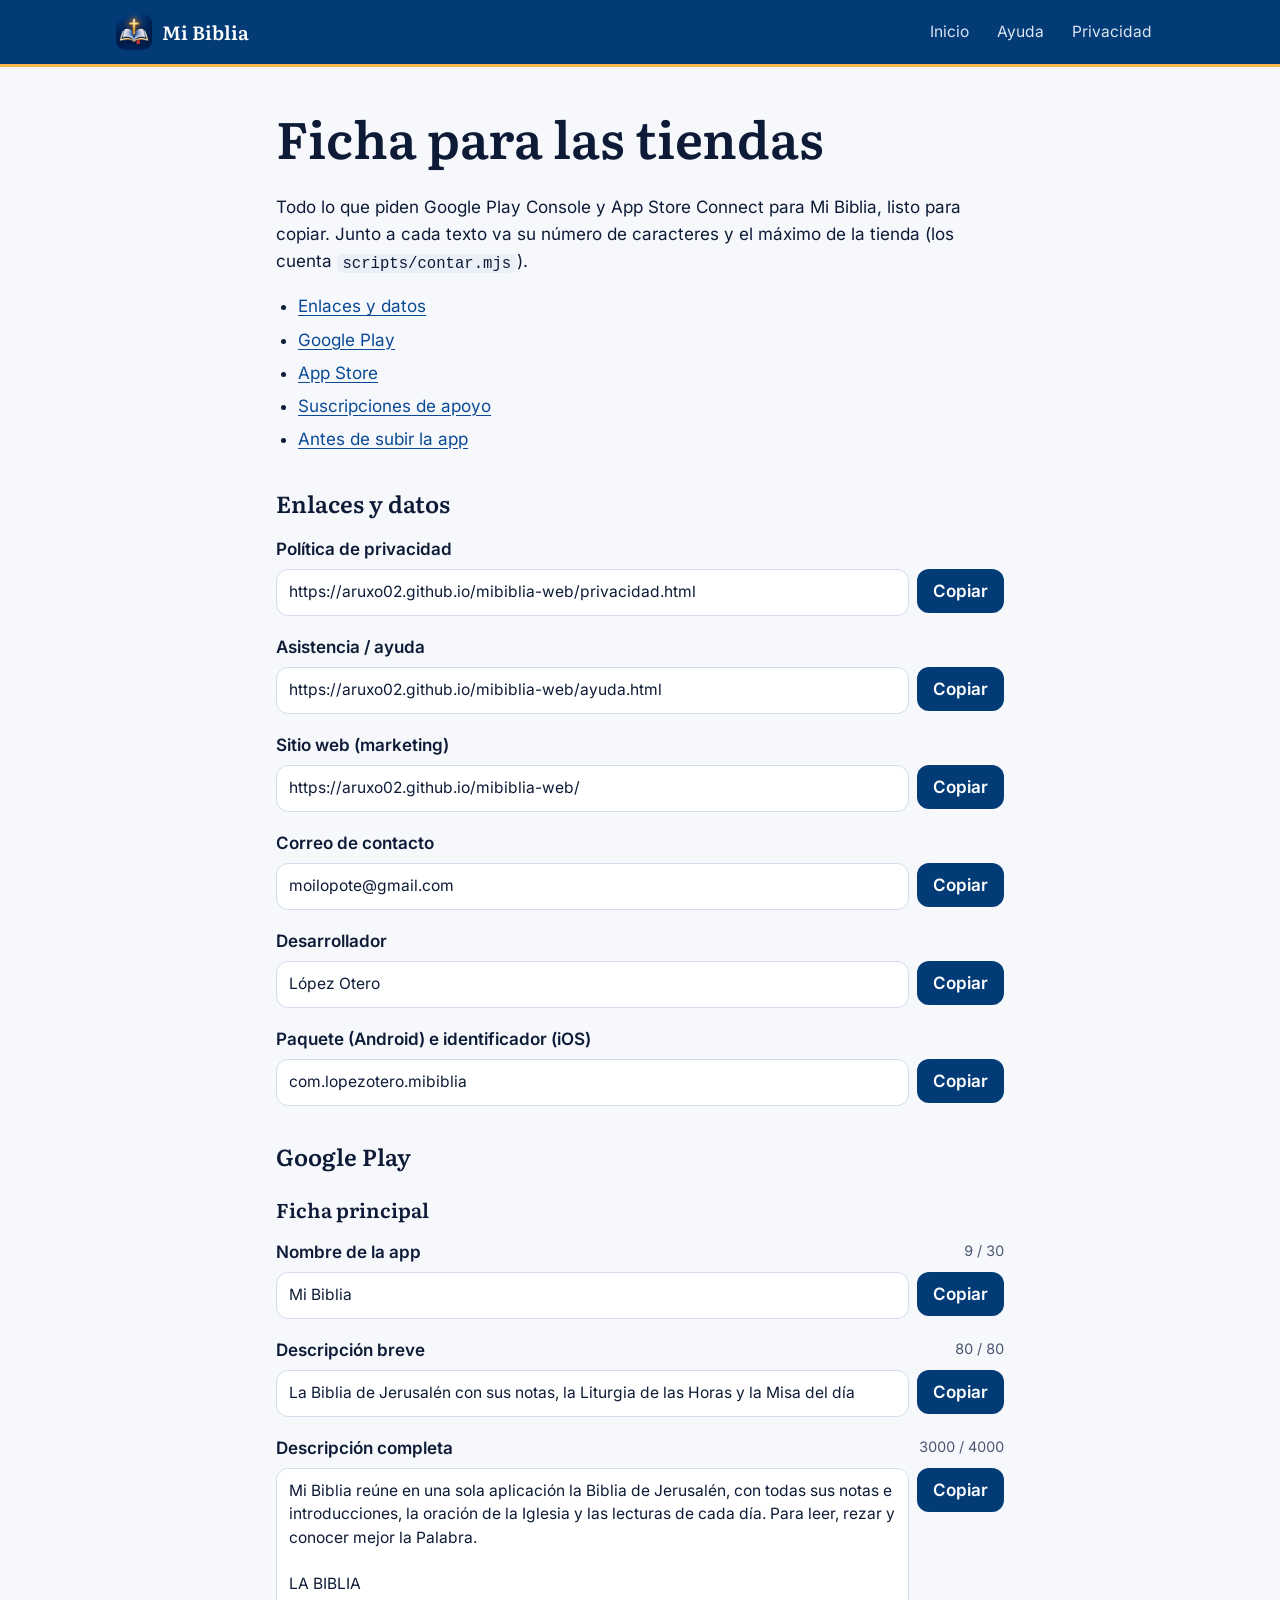
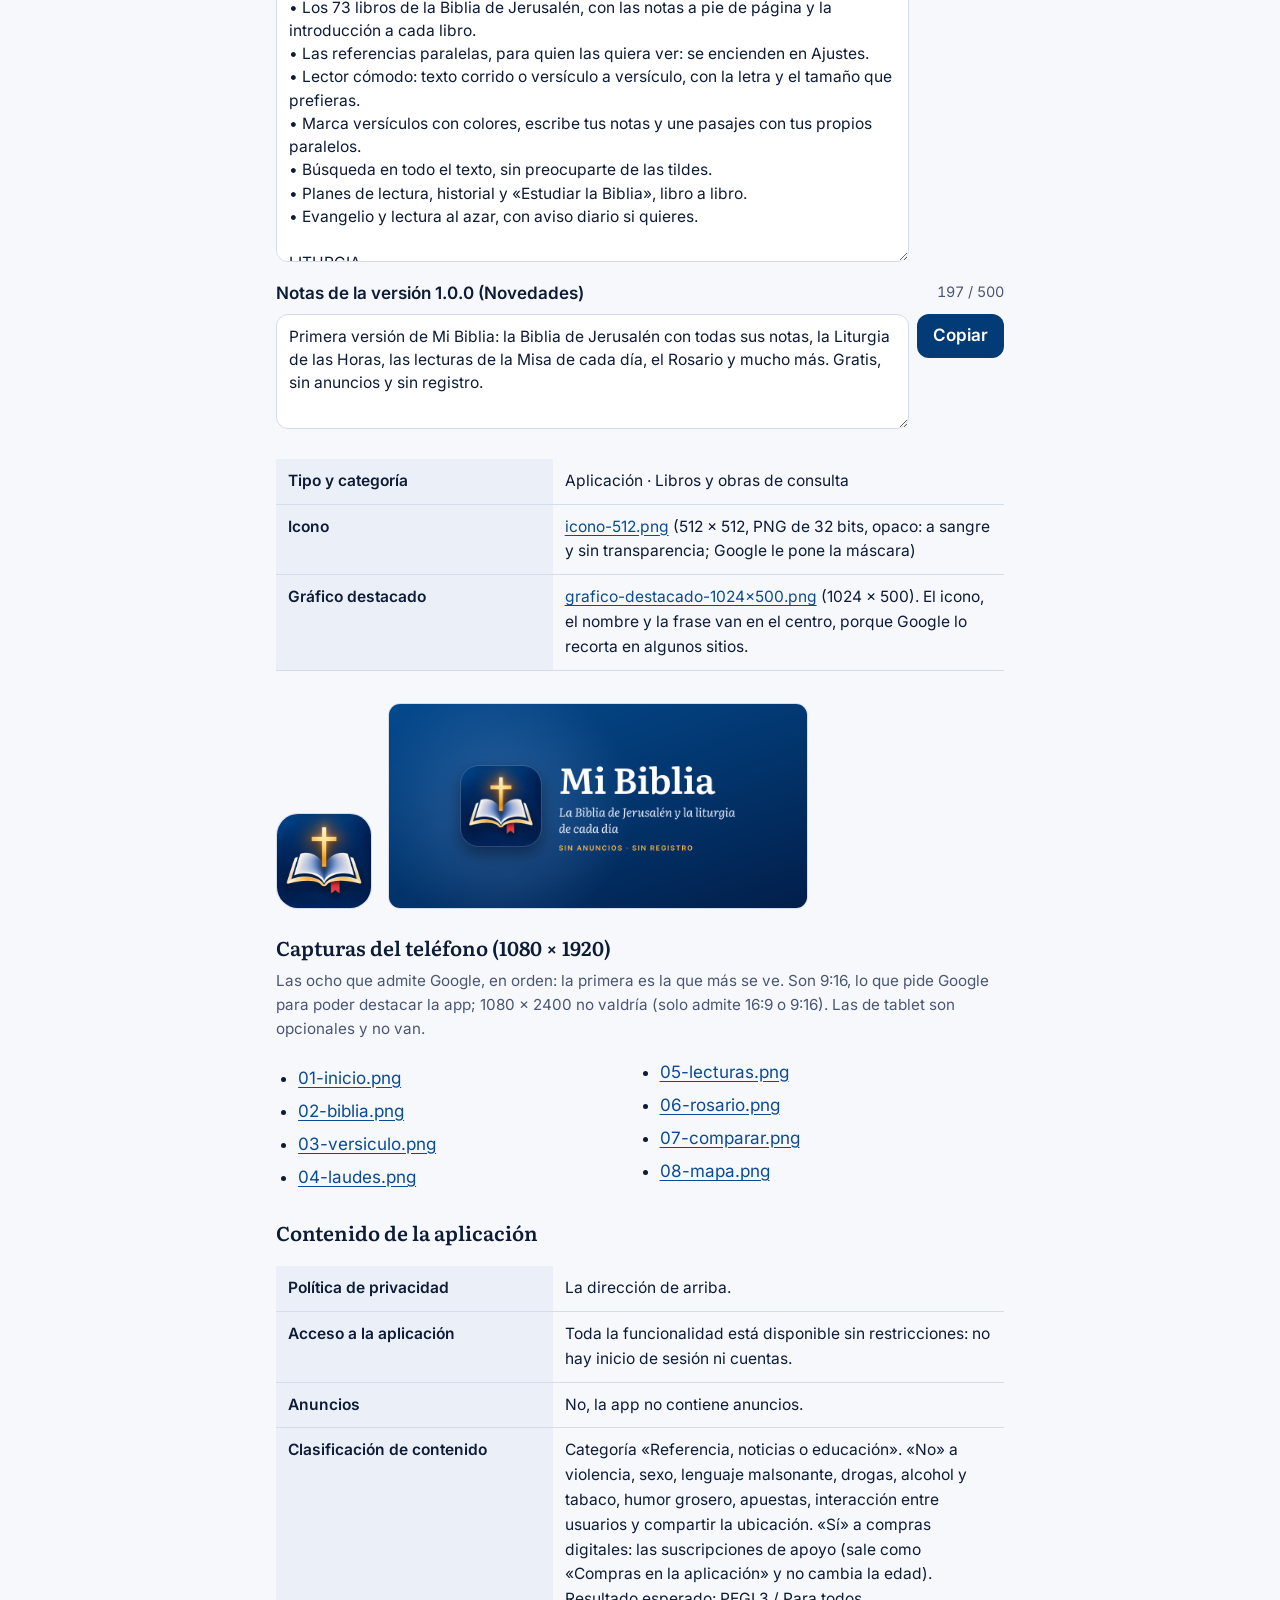
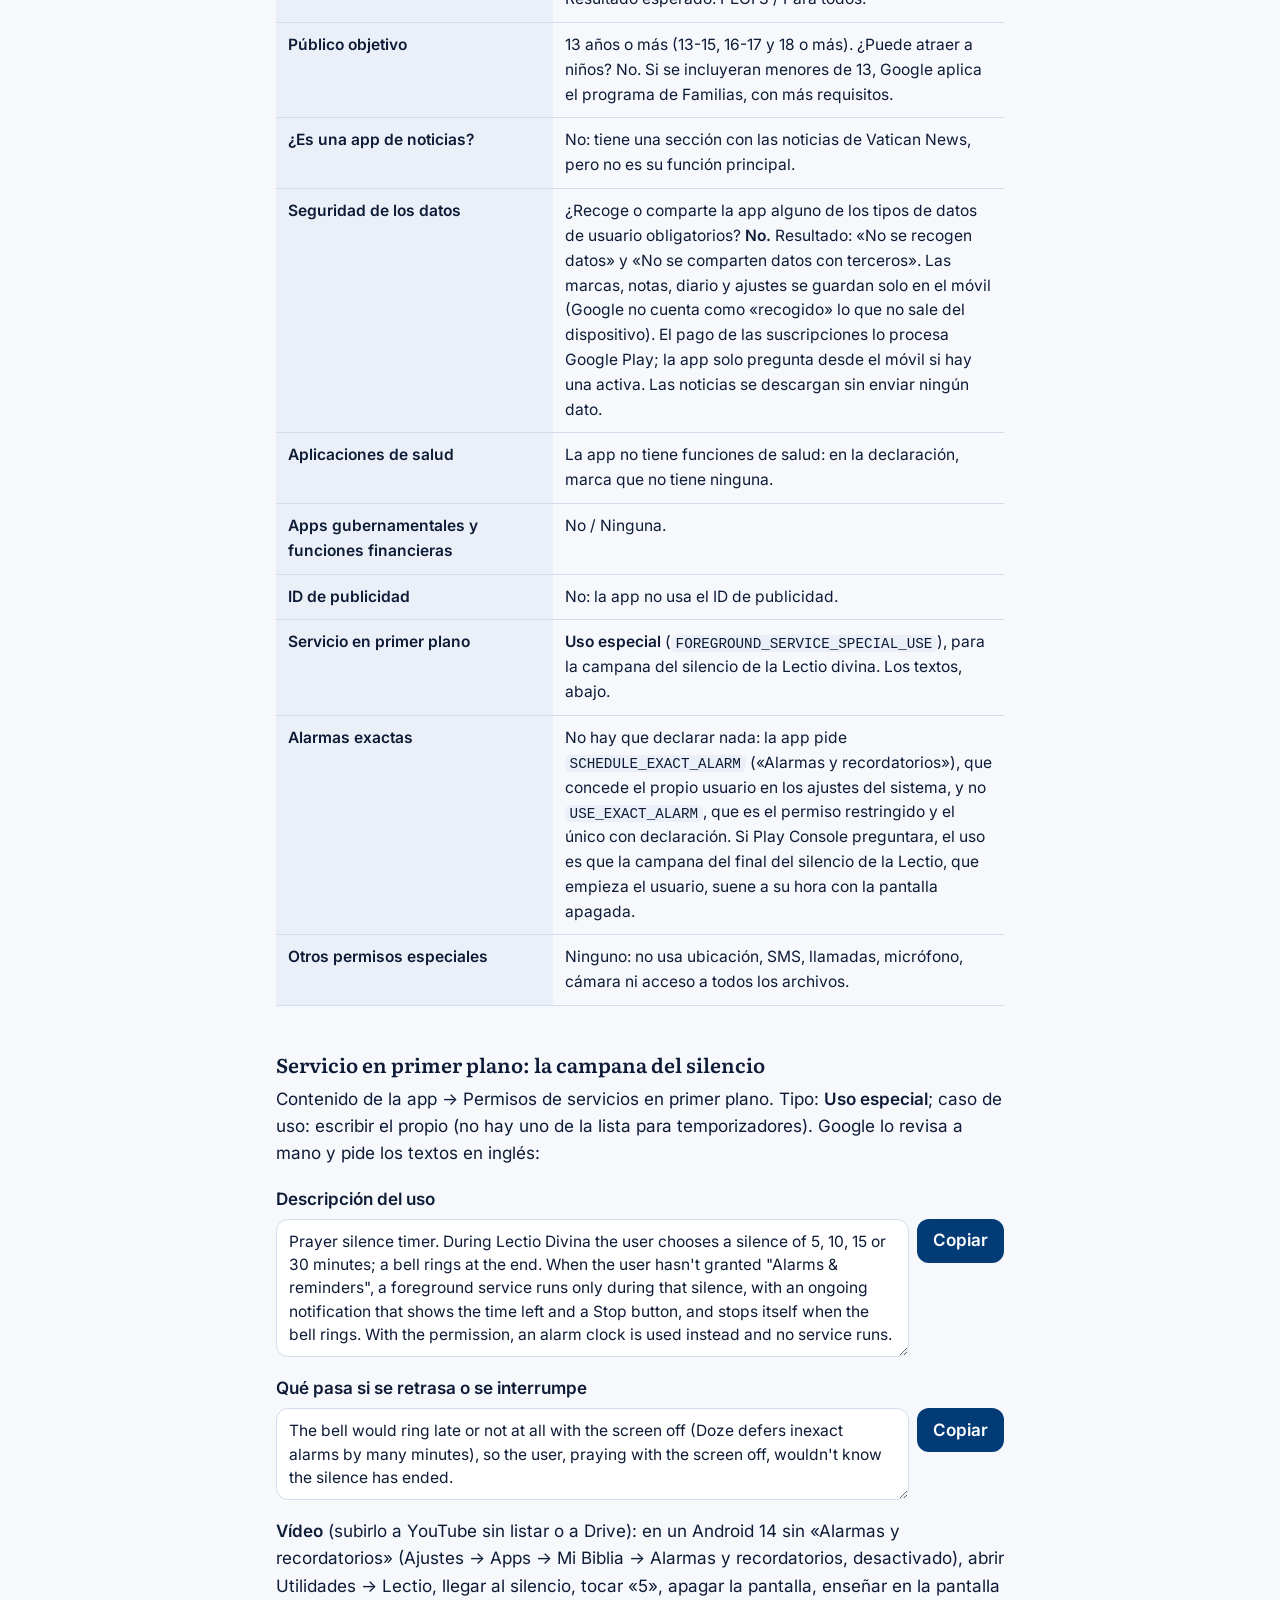
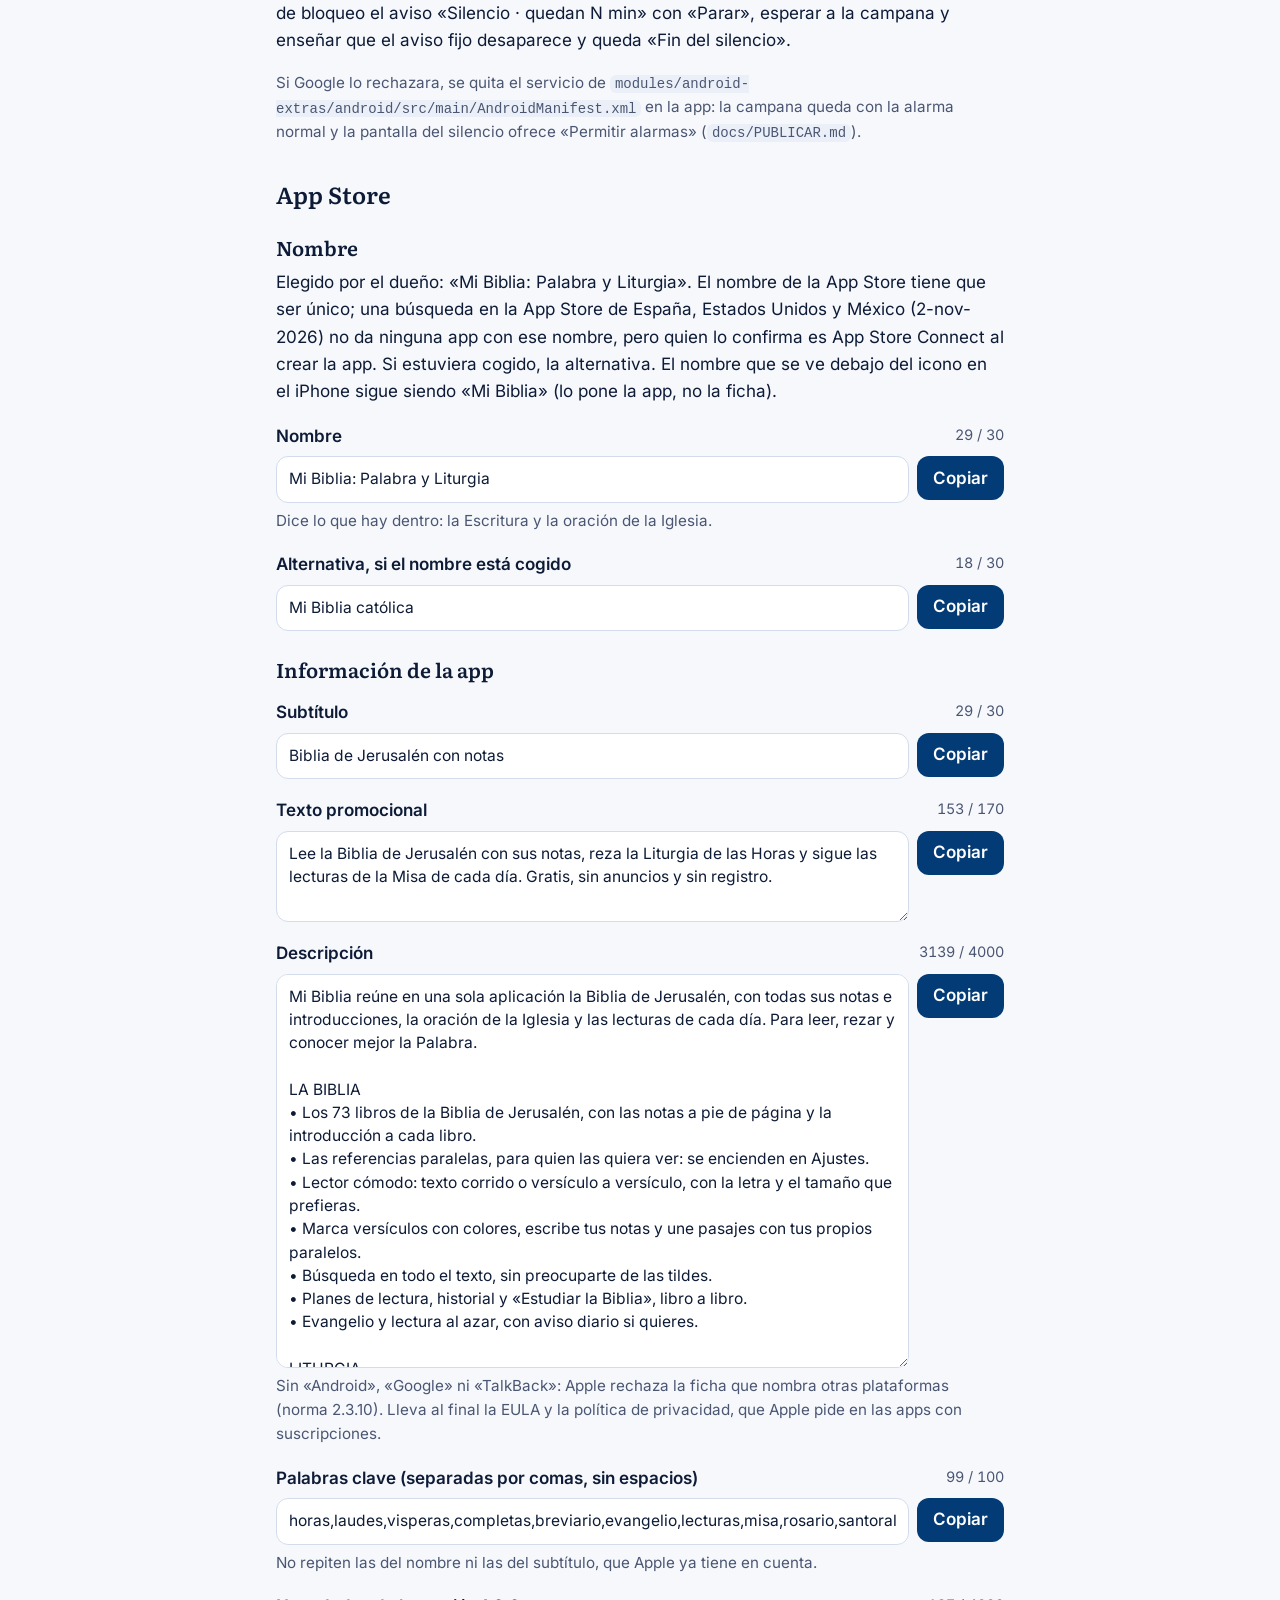
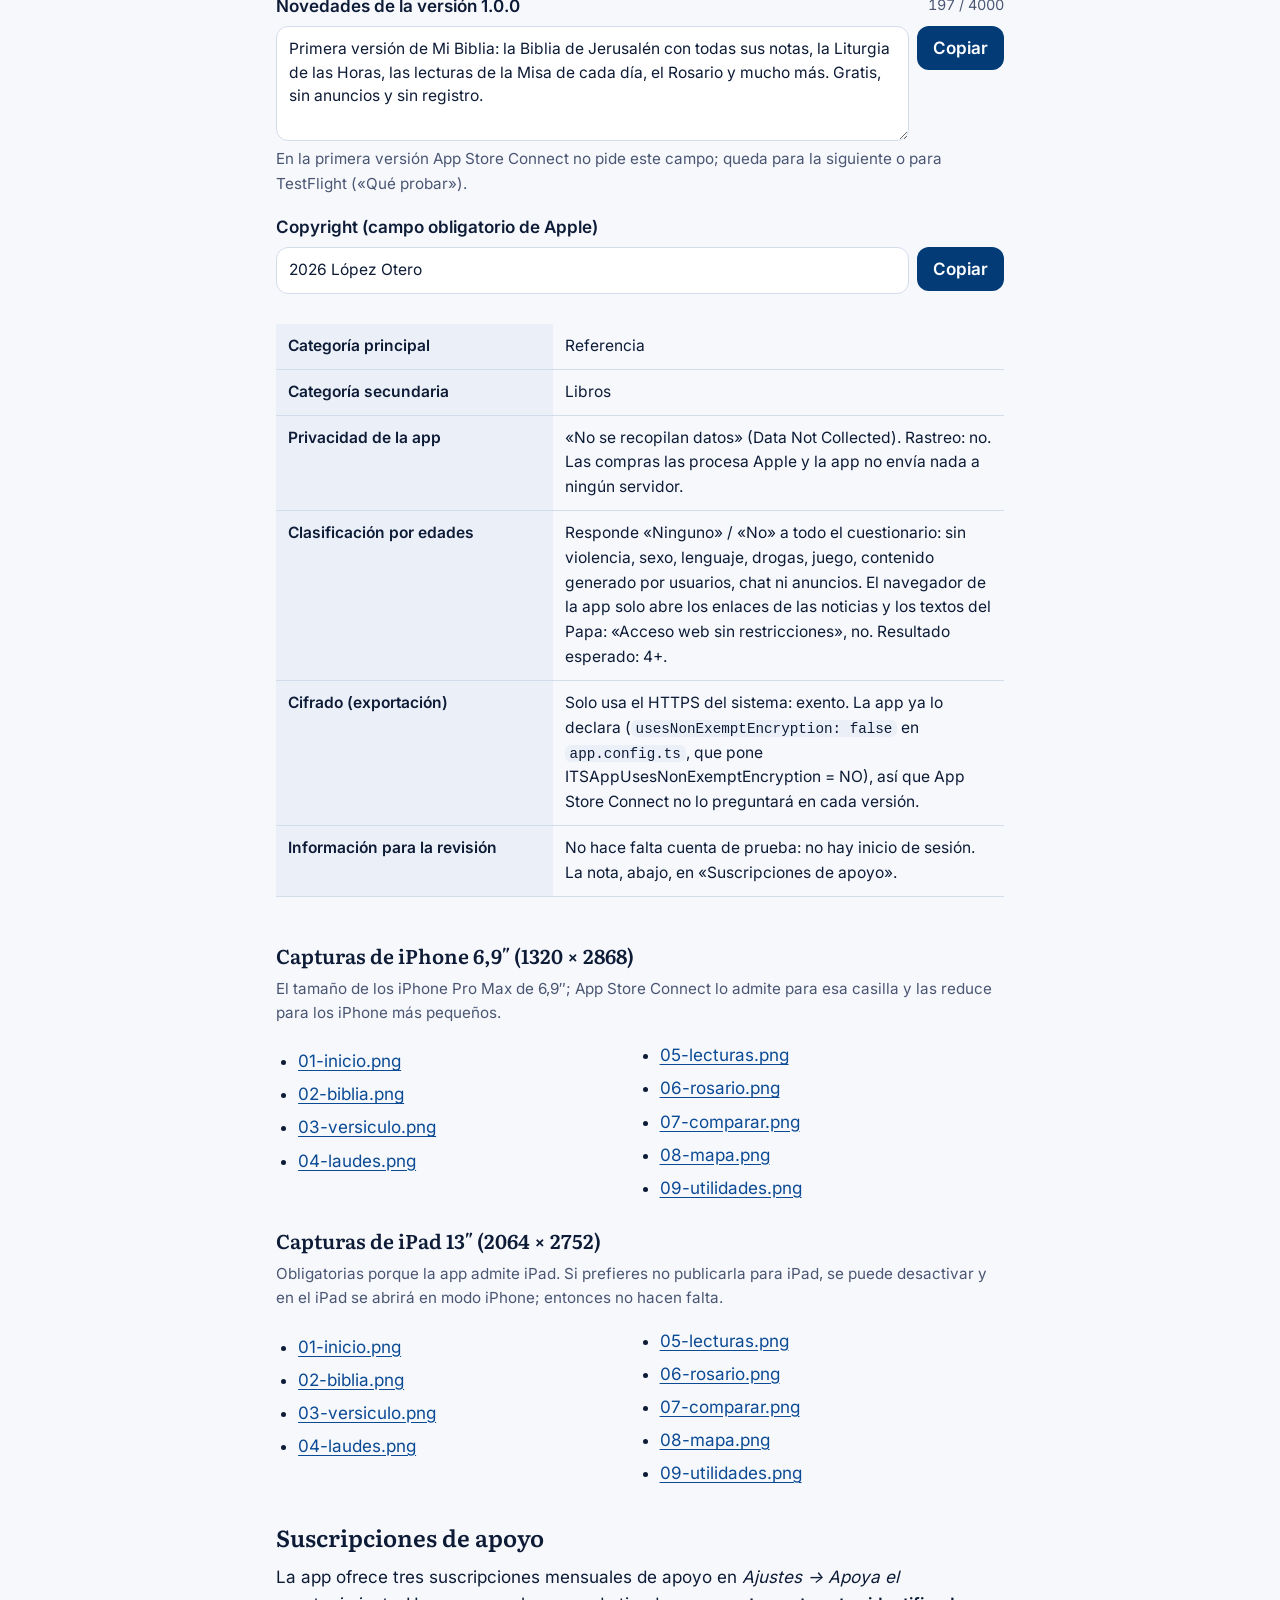
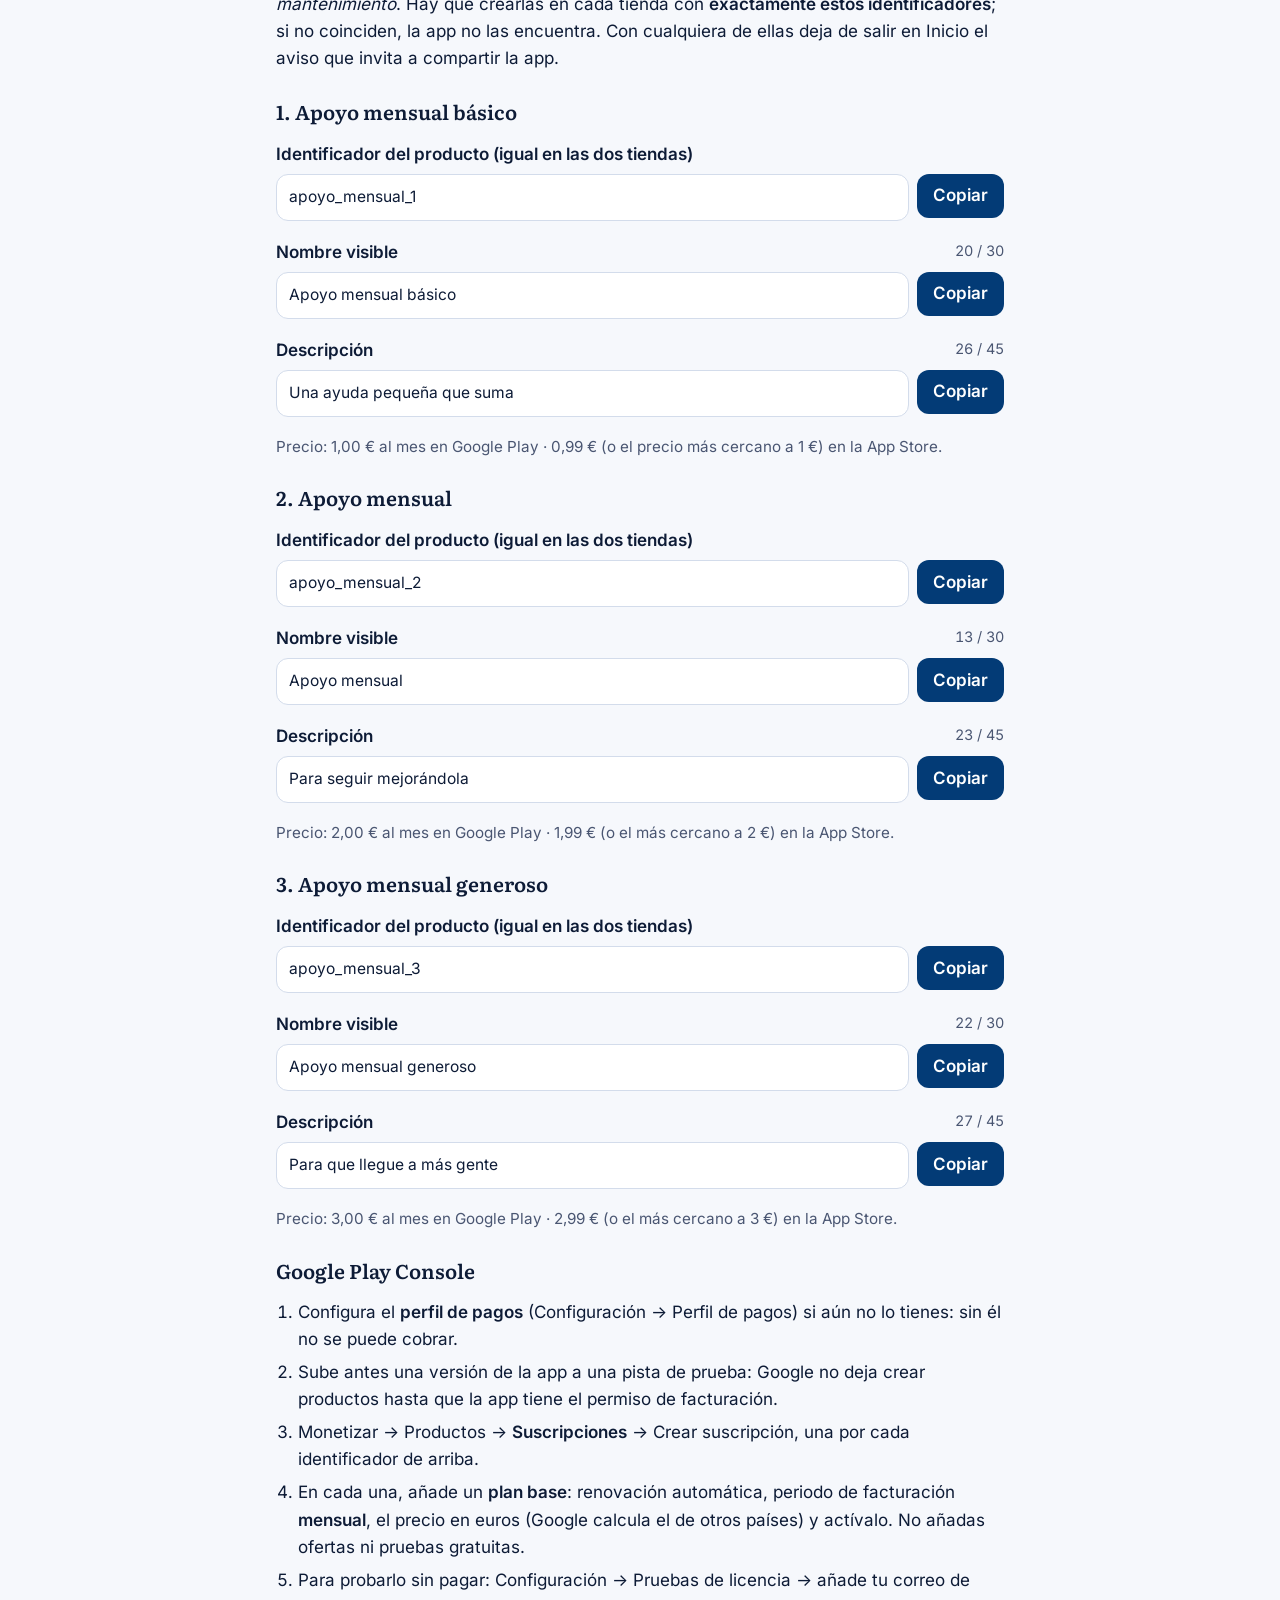
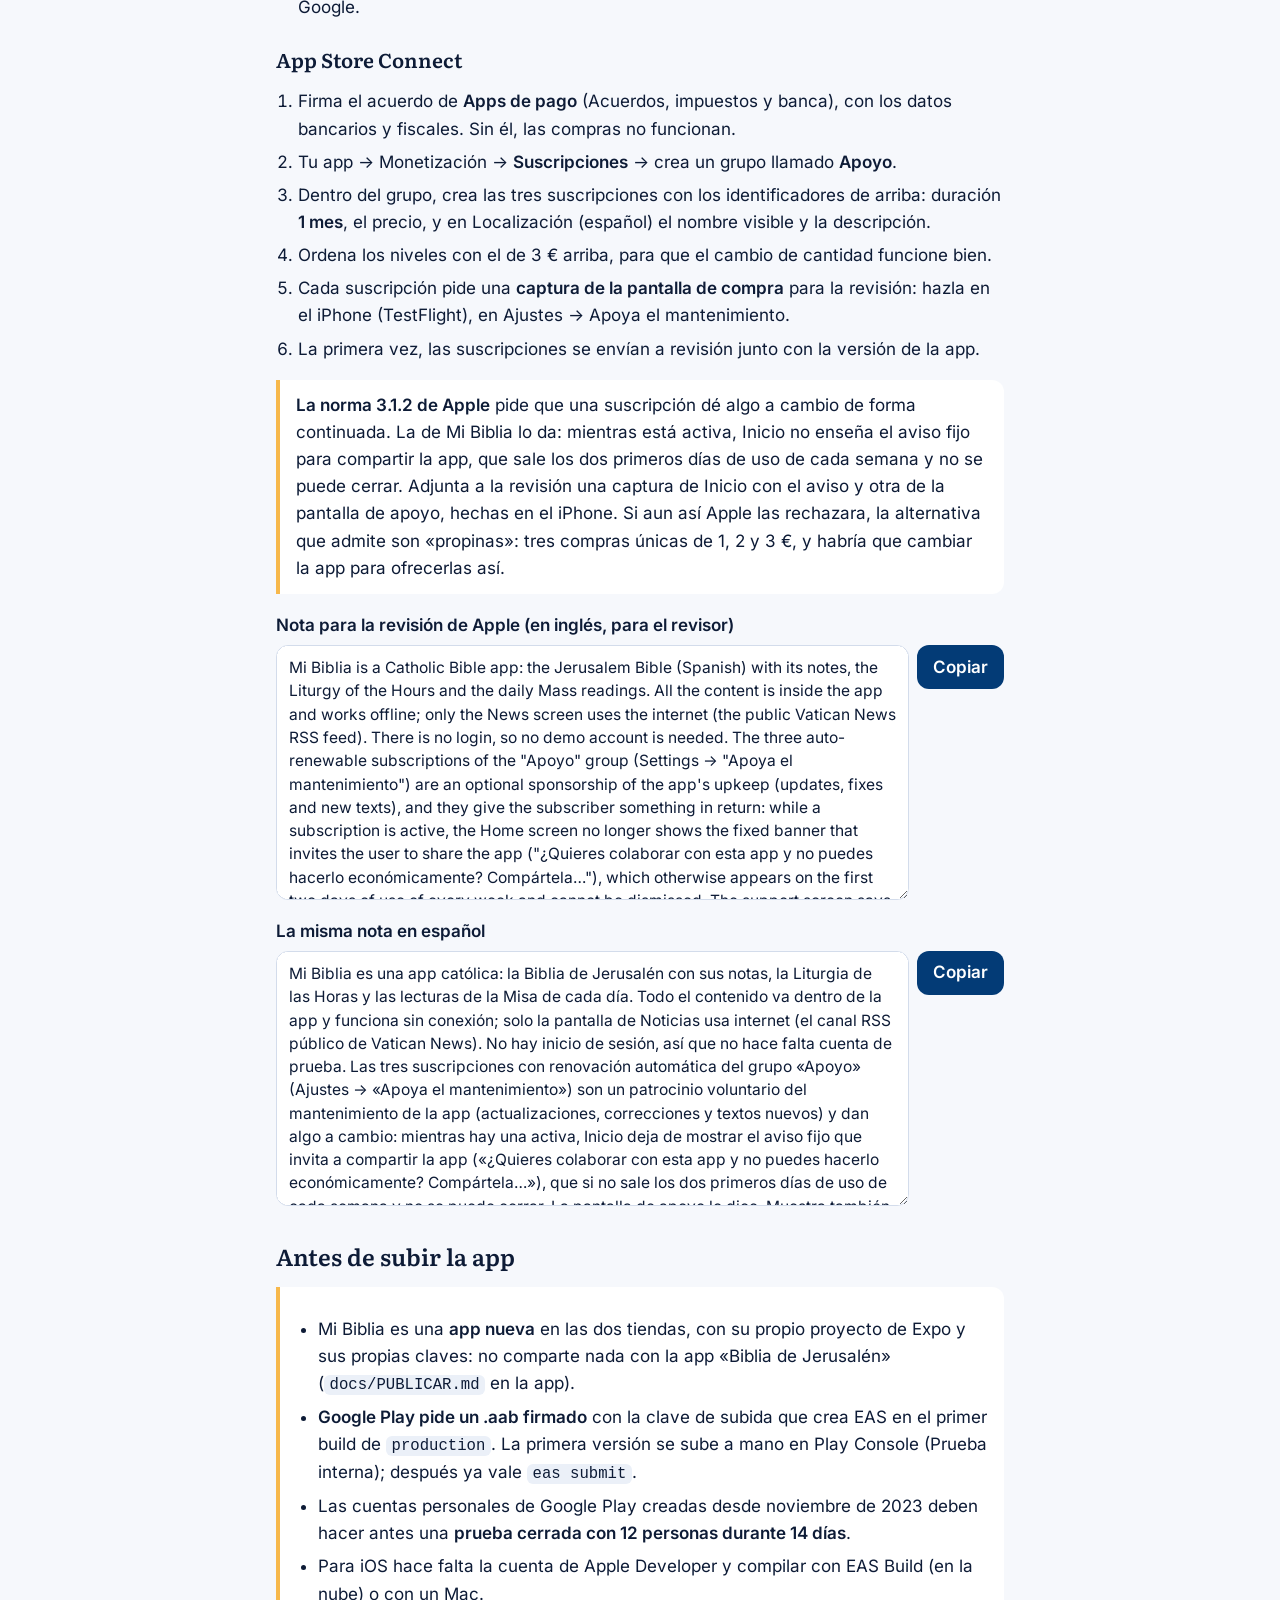
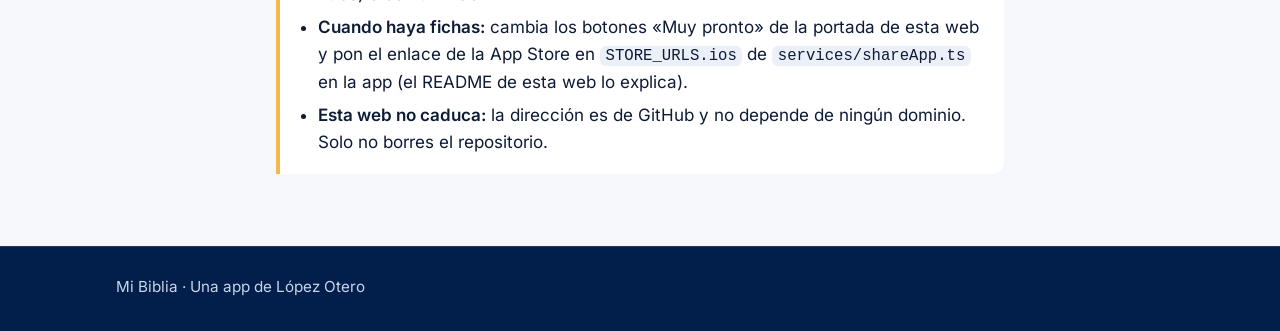
==== commit a7fe2abf: "App Store: el nombre elegido es «Mi Biblia: Palabra y Liturgia» (alternativa, «Mi Biblia católica») " ====
--- a/tienda/index.html
+++ b/tienda/index.html
@@ -180,20 +180,15 @@
 
         <h2 id="apple">App Store</h2>
         <h3>Nombre</h3>
-        <p>El nombre de la App Store tiene que ser único y «Mi Biblia» puede estar cogido. Si lo está, elige una de las alternativas. El nombre que se ve debajo del icono en el iPhone sigue siendo «Mi Biblia» (lo pone la app, no la ficha).</p>
-        <div class="campo" data-limite="30">
-          <label for="as-nombre">Nombre (si está libre)</label><span class="cuenta">9 / 30</span>
-          <div class="fila-copiar"><input id="as-nombre" type="text" readonly value="Mi Biblia"><button type="button" class="copiar" data-para="as-nombre">Copiar</button></div>
-        </div>
-        <div class="campo" data-limite="30">
-          <label for="as-nombre-1">Alternativa 1</label><span class="cuenta">29 / 30</span>
-          <div class="fila-copiar"><input id="as-nombre-1" type="text" readonly value="Mi Biblia: Palabra y Liturgia"><button type="button" class="copiar" data-para="as-nombre-1">Copiar</button></div>
+        <p>Elegido por el dueño: «Mi Biblia: Palabra y Liturgia». El nombre de la App Store tiene que ser único; una búsqueda en la App Store de España, Estados Unidos y México (2-nov-2026) no da ninguna app con ese nombre, pero quien lo confirma es App Store Connect al crear la app. Si estuviera cogido, la alternativa. El nombre que se ve debajo del icono en el iPhone sigue siendo «Mi Biblia» (lo pone la app, no la ficha).</p>
+        <div class="campo" data-limite="30">
+          <label for="as-nombre">Nombre</label><span class="cuenta">29 / 30</span>
+          <div class="fila-copiar"><input id="as-nombre" type="text" readonly value="Mi Biblia: Palabra y Liturgia"><button type="button" class="copiar" data-para="as-nombre">Copiar</button></div>
           <p class="nota">Dice lo que hay dentro: la Escritura y la oración de la Iglesia.</p>
         </div>
         <div class="campo" data-limite="30">
-          <label for="as-nombre-2">Alternativa 2</label><span class="cuenta">18 / 30</span>
+          <label for="as-nombre-2">Alternativa, si el nombre está cogido</label><span class="cuenta">18 / 30</span>
           <div class="fila-copiar"><input id="as-nombre-2" type="text" readonly value="Mi Biblia católica"><button type="button" class="copiar" data-para="as-nombre-2">Copiar</button></div>
-          <p class="nota">Corta y con la palabra que más se busca. «Mi Biblia: Jerusalén y Liturgia» no cabe: tiene 31.</p>
         </div>
         <h3>Información de la app</h3>
         <div class="campo" data-limite="30">
